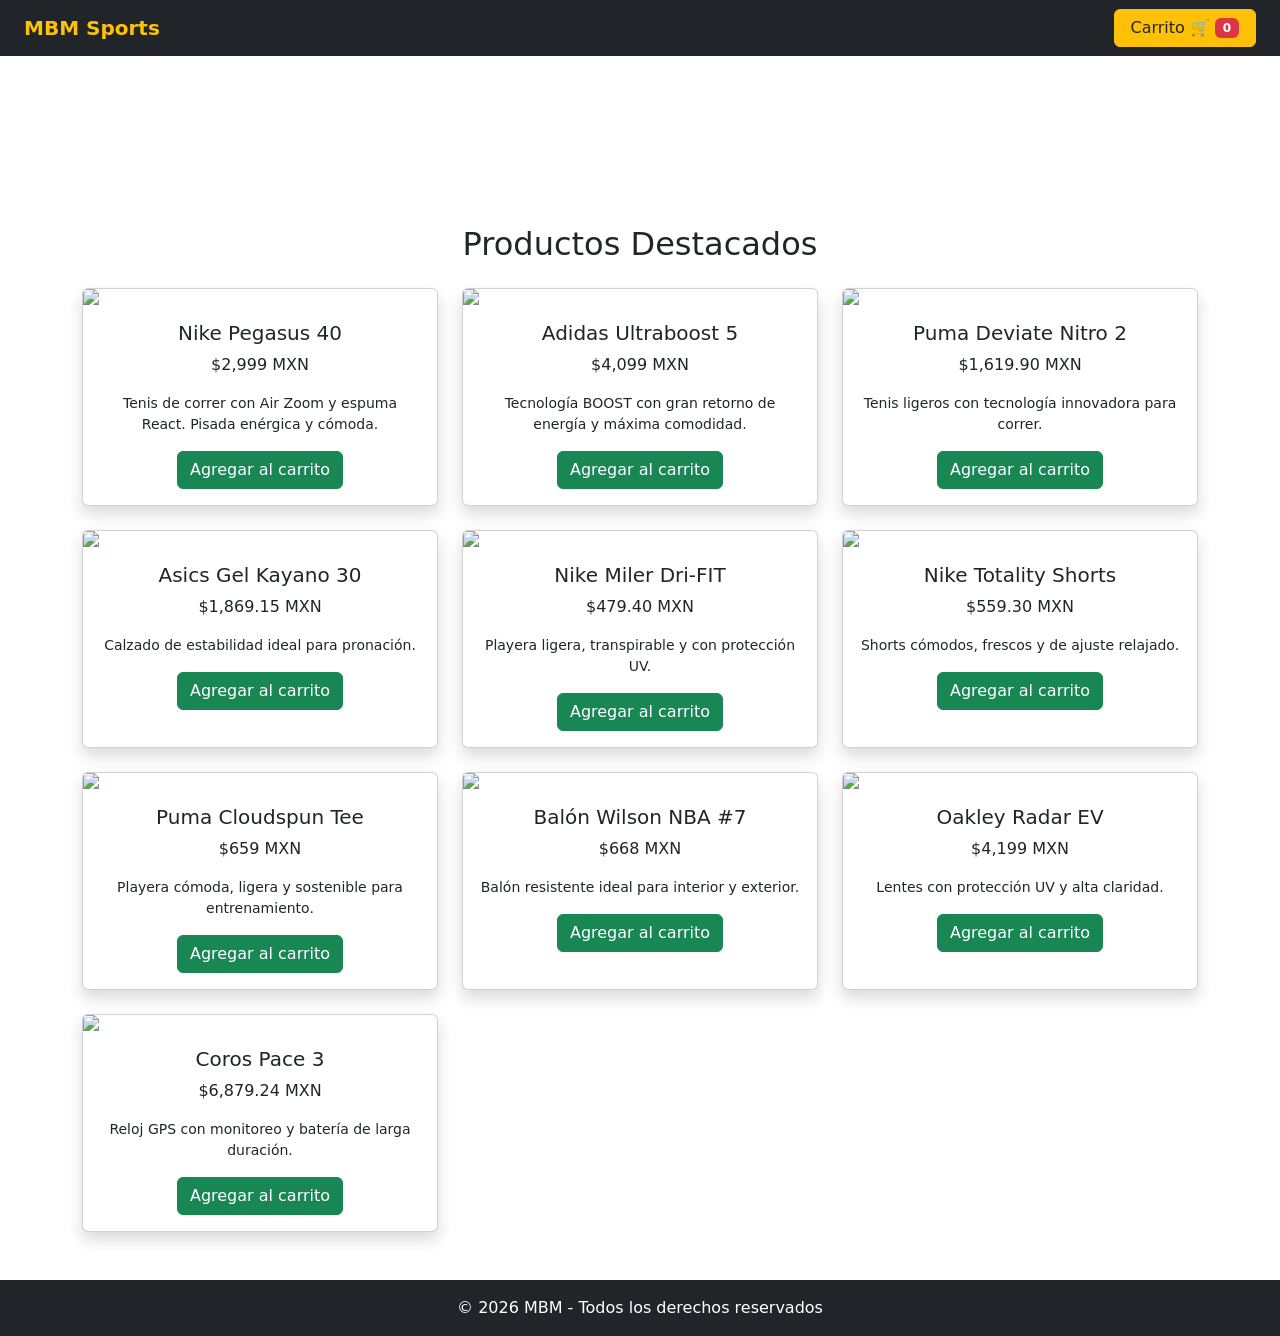
==== index.html @ 8bf943f9 "se agrego el menú lateral del carrito" ====
<!DOCTYPE html>
<html lang="es">
<head>
  <meta charset="UTF-8">
  <meta name="viewport" content="width=device-width, initial-scale=1.0">
  <title>MBM - Tienda deportiva</title>

  <link href="https://cdn.jsdelivr.net/npm/bootstrap@5.3.3/dist/css/bootstrap.min.css" rel="stylesheet">
  <link rel="stylesheet" href="styles/styles.css">
</head>

<body>

<nav class="navbar navbar-expand-lg navbar-dark bg-dark px-4">
  <a class="navbar-brand text-warning fw-bold" href="#">MBM Sports</a>

  <button class="navbar-toggler" data-bs-toggle="collapse" data-bs-target="#menu">
    <span class="navbar-toggler-icon"></span>
  </button>

  <div class="collapse navbar-collapse justify-content-end" id="menu">
    <ul class="navbar-nav">
      <li class="nav-item">
       <button class="btn btn-warning text-dark px-3" type="button" data-bs-toggle="offcanvas" data-bs-target="#carritoMenu">
  Carrito 🛒 <span id="contador-badge" class="badge bg-danger">0</span>
</button>
      </li>
    </ul>
  </div>
</nav>

<section class="hero d-flex align-items-center text-center text-white">
  <div class="container">
    <h1 class="display-4 fw-bold">Entrena y esfuérzate</h1>
    <p class="lead">Los mejores productos para deportes</p>
  </div>
</section>

<section class="container py-5 text-center">
  <h2 class="mb-4">Productos Destacados</h2>

  <div class="row g-4">

    <!-- Producto 1 -->
    <div class="col-md-4">
      <div class="card shadow h-100">
        <img src="/pic/NikePegasus40.jpg" class="card-img-top">
        <div class="card-body">
          <h5 class="card-title">Nike Pegasus 40</h5>
          <p class="card-text">$2,999 MXN</p>
          <p class="small">Tenis de correr con Air Zoom y espuma React. Pisada enérgica y cómoda.</p>
          <button class="btn btn-success btn-agregar" 
        data-nombre="Nike Pegasus 40" 
        data-precio="2999">
  Agregar al carrito
</button>
        </div>
      </div>
    </div>

    <!-- Producto 2 -->
    <div class="col-md-4">
      <div class="card shadow h-100">
        <img src="/pic/AdidasCorrerUltraboost.jpg" class="card-img-top">
        <div class="card-body">
          <h5 class="card-title">Adidas Ultraboost 5</h5>
          <p class="card-text">$4,099 MXN</p>
          <p class="small">Tecnología BOOST con gran retorno de energía y máxima comodidad.</p>
          <button class="btn btn-success btn-agregar" data-nombre="Adidas Ultraboost 5" data-precio="4099">Agregar al carrito</button>
        </div>
      </div>
    </div>

    <!-- Producto 3 -->
    <div class="col-md-4">
      <div class="card shadow h-100">
        <img src="/pic/PumaDeviateNitro.jpg" class="card-img-top">
        <div class="card-body">
          <h5 class="card-title">Puma Deviate Nitro 2</h5>
          <p class="card-text">$1,619.90 MXN</p>
          <p class="small">Tenis ligeros con tecnología innovadora para correr.</p>
          <button class="btn btn-success btn-agregar" data-nombre="Puma Deviate Nitro 2" data-precio="1619.90">Agregar al carrito</button>
        </div>
      </div>
    </div>

    <!-- Producto 4 -->
    <div class="col-md-4">
      <div class="card shadow h-100">
        <img src="/pic/AsicsGel-Kayano30.jpg" class="card-img-top">
        <div class="card-body">
          <h5 class="card-title">Asics Gel Kayano 30</h5>
          <p class="card-text">$1,869.15 MXN</p>
          <p class="small">Calzado de estabilidad ideal para pronación.</p>
          <button class="btn btn-success btn-agregar" data-nombre="Asics Gel Kayano 30" data-precio="1869.15">Agregar al carrito</button>
        </div>
      </div>
    </div>

    <!-- Producto 5 -->
    <div class="col-md-4">
      <div class="card shadow h-100">
        <img src="/pic/NikeMilerPlayera.jpg" class="card-img-top">
        <div class="card-body">
          <h5 class="card-title">Nike Miler Dri-FIT</h5>
          <p class="card-text">$479.40 MXN</p>
          <p class="small">Playera ligera, transpirable y con protección UV.</p>
          <button class="btn btn-success btn-agregar" data-nombre="Nike Miler Dri-FIT" data-precio="479.40">Agregar al carrito</button>
        </div>
      </div>
    </div>

    <!-- Producto 6 -->
    <div class="col-md-4">
      <div class="card shadow h-100">
        <img src="/pic/NikeTotalityShorts.jpg" class="card-img-top">
        <div class="card-body">
          <h5 class="card-title">Nike Totality Shorts</h5>
          <p class="card-text">$559.30 MXN</p>
          <p class="small">Shorts cómodos, frescos y de ajuste relajado.</p>
          <button class="btn btn-success btn-agregar" data-nombre="Nike Totality Shorts" data-precio="559.30">Agregar al carrito</button>
        </div>
      </div>
    </div>

    <!-- Producto 7 -->
    <div class="col-md-4">
      <div class="card shadow h-100">
        <img src="/pic/PlayeraPumaCloudspun.jpg" class="card-img-top">
        <div class="card-body">
          <h5 class="card-title">Puma Cloudspun Tee</h5>
          <p class="card-text">$659 MXN</p>
          <p class="small">Playera cómoda, ligera y sostenible para entrenamiento.</p>
          <button class="btn btn-success btn-agregar" data-nombre="Puma Cloudspun Tee" data-precio="659">Agregar al carrito</button>
        </div>
      </div>
    </div>

    <!-- Producto 8 -->
    <div class="col-md-4">
      <div class="card shadow h-100">
        <img src="/pic/BalónWilsonDrive.jpg" class="card-img-top">
        <div class="card-body">
          <h5 class="card-title">Balón Wilson NBA #7</h5>
          <p class="card-text">$668 MXN</p>
          <p class="small">Balón resistente ideal para interior y exterior.</p>
          <button class="btn btn-success btn-agregar" data-nombre="Balón Wilson NBA #7" data-precio="668">Agregar al carrito</button>
        </div>
      </div>
    </div>

    <!-- Producto 9 -->
    <div class="col-md-4">
      <div class="card shadow h-100">
        <img src="/pic/Lentes.jpg" class="card-img-top">
        <div class="card-body">
          <h5 class="card-title">Oakley Radar EV</h5>
          <p class="card-text">$4,199 MXN</p>
          <p class="small">Lentes con protección UV y alta claridad.</p>
          <button class="btn btn-success btn-agregar" data-nombre="Oakley Radar EV" data-precio="4199">Agregar al carrito</button>
        </div>
      </div>
    </div>

    <!-- Producto 10 -->
    <div class="col-md-4">
      <div class="card shadow h-100">
        <img src="/pic/CorosPace3.jpg" class="card-img-top">
        <div class="card-body">
          <h5 class="card-title">Coros Pace 3</h5>
          <p class="card-text">$6,879.24 MXN</p>
          <p class="small">Reloj GPS con monitoreo y batería de larga duración.</p>
          <button class="btn btn-success btn-agregar" data-nombre="Coros Pace 3" data-precio="6879.24">Agregar al carrito</button>
        </div>
      </div>
    </div>

  </div>
</section>


<footer class="bg-dark text-white text-center py-3">
  <p class="mb-0">© 2026 MBM - Todos los derechos reservados</p>
</footer>

<!--Carrito - Menú Lateral-->

<div class="offcanvas offcanvas-end" tabindex="-1" id="carritoMenu" aria-labelledby="carritoLabel">
  <div class="offcanvas-header bg-dark text-white">
    <h5 id="carritoLabel">Tu Pedido MBM</h5>
    <button type="button" class="btn-close btn-close-white" data-bs-dismiss="offcanvas" aria-label="Close"></button>
  </div>
  <div class="offcanvas-body">
    <ul id="lista-carrito" class="list-group mb-3">
      <li class="list-group-item text-center text-muted">El carrito está vacío</li>
    </ul>
    
    <div class="d-flex justify-content-between fw-bold fs-5 border-top pt-3">
      <span>Total:</span>
      <span id="carrito-total">$0.00</span>
    </div>
    
    <button class="btn btn-warning w-100 mt-4 fw-bold shadow-sm">Finalizar Compra</button>
  </div>
</div>

<script src="./js/script.js"></script>

<script src="https://cdn.jsdelivr.net/npm/bootstrap@5.3.3/dist/js/bootstrap.bundle.min.js"></script>

</body>
</html>
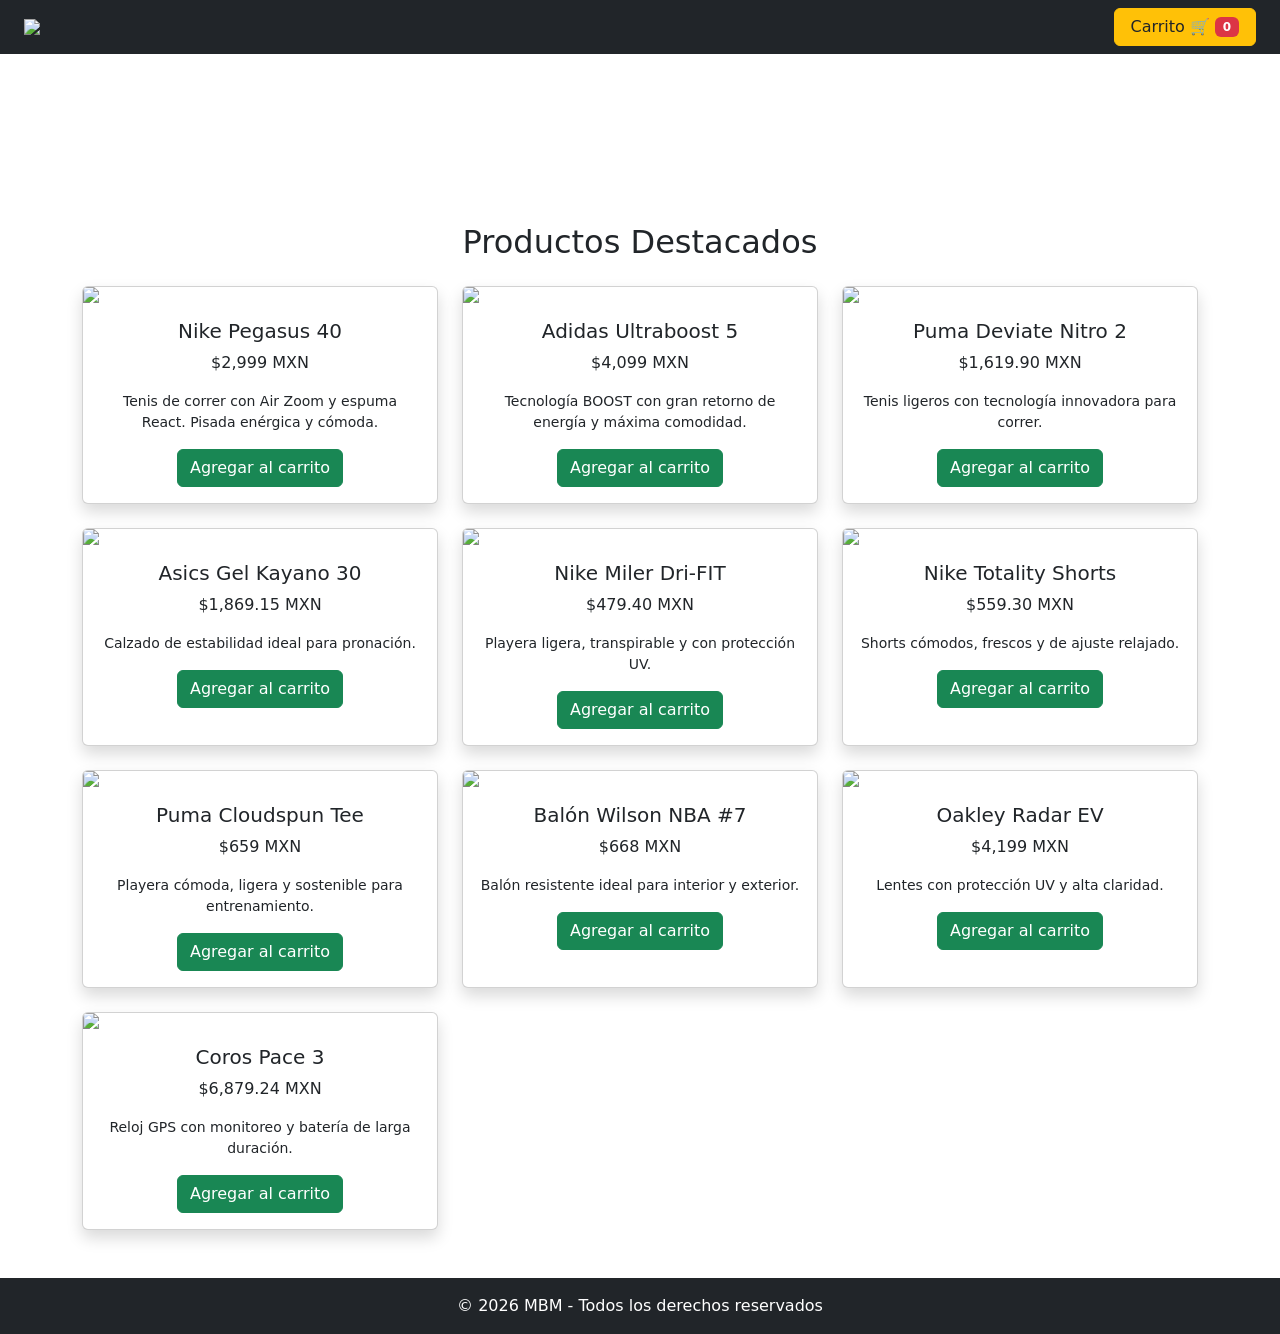
==== commit 01357a5a: "Localstorage Carrito lateral" ====
--- a/index.html
+++ b/index.html
@@ -12,7 +12,7 @@
 <body>
 
 <nav class="navbar navbar-expand-lg navbar-dark bg-dark px-4">
-  <a class="navbar-brand text-warning fw-bold" href="#">MBM Sports</a>
+  <img src="/img/MBM Logo.png" id="logo">
 
   <button class="navbar-toggler" data-bs-toggle="collapse" data-bs-target="#menu">
     <span class="navbar-toggler-icon"></span>
@@ -209,4 +209,4 @@
 <script src="https://cdn.jsdelivr.net/npm/bootstrap@5.3.3/dist/js/bootstrap.bundle.min.js"></script>
 
 </body>
-</html>
+</html>
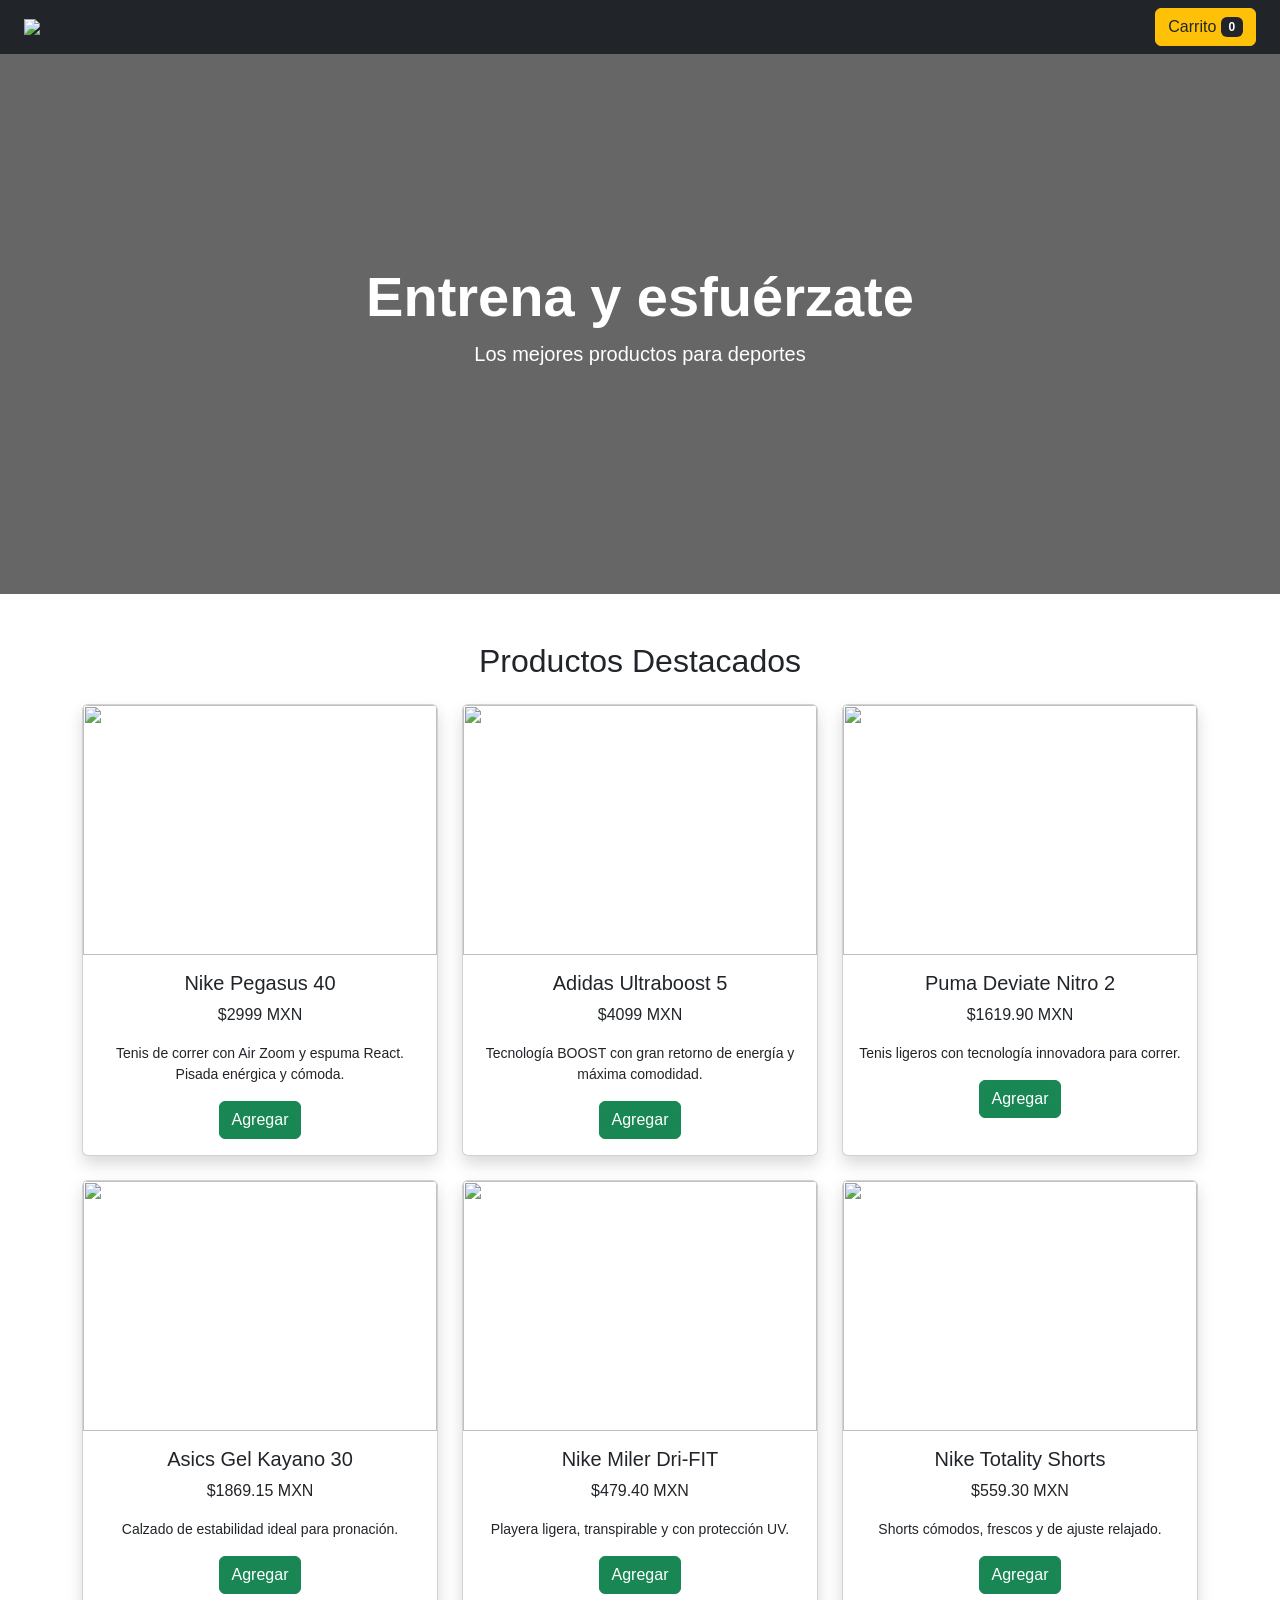
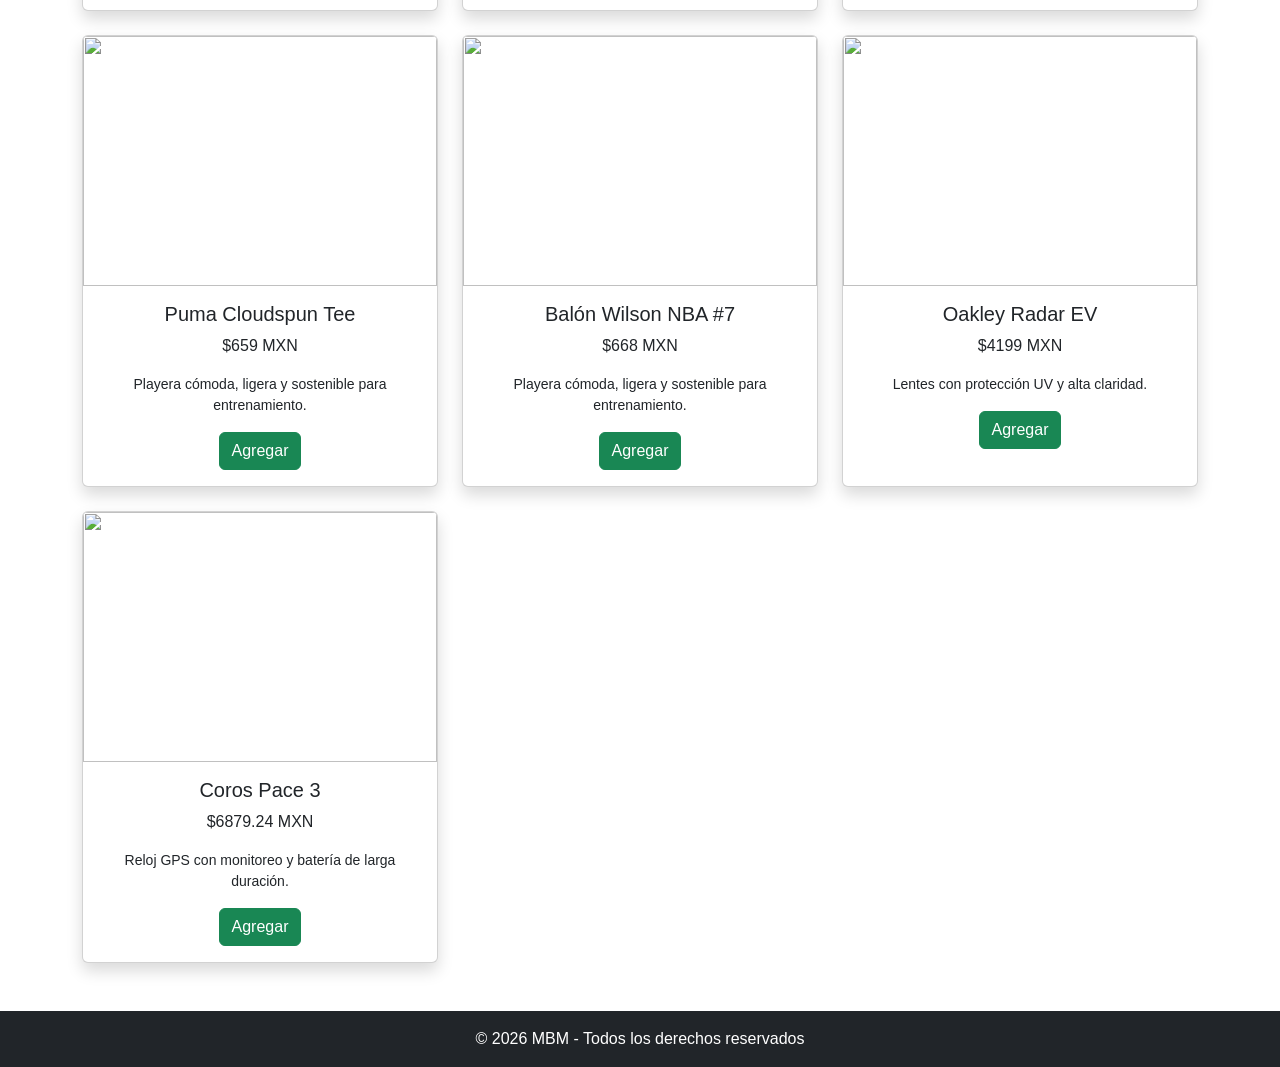
==== commit 51b391e0: "<feat>(Proyecto):Agrego nuevas caracteristicas y documentos" ====
--- a/index.html
+++ b/index.html
@@ -11,23 +11,17 @@
 
 <body>
 
+
 <nav class="navbar navbar-expand-lg navbar-dark bg-dark px-4">
   <img src="/img/MBM Logo.png" id="logo">
 
-  <button class="navbar-toggler" data-bs-toggle="collapse" data-bs-target="#menu">
-    <span class="navbar-toggler-icon"></span>
-  </button>
-
-  <div class="collapse navbar-collapse justify-content-end" id="menu">
-    <ul class="navbar-nav">
-      <li class="nav-item">
-       <button class="btn btn-warning text-dark px-3" type="button" data-bs-toggle="offcanvas" data-bs-target="#carritoMenu">
-  Carrito 🛒 <span id="contador-badge" class="badge bg-danger">0</span>
-</button>
-      </li>
-    </ul>
+  <div class="ms-auto">
+    <a class="btn btn-warning text-dark" href="carrito.html">
+      Carrito <span id="contador" class="badge bg-dark">0</span>
+    </a>
   </div>
 </nav>
+
 
 <section class="hero d-flex align-items-center text-center text-white">
   <div class="container">
@@ -36,141 +30,138 @@
   </div>
 </section>
 
+
 <section class="container py-5 text-center">
   <h2 class="mb-4">Productos Destacados</h2>
 
   <div class="row g-4">
 
-    <!-- Producto 1 -->
+
     <div class="col-md-4">
       <div class="card shadow h-100">
         <img src="/pic/NikePegasus40.jpg" class="card-img-top">
         <div class="card-body">
-          <h5 class="card-title">Nike Pegasus 40</h5>
-          <p class="card-text">$2,999 MXN</p>
+          <h5>Nike Pegasus 40</h5>
+          <p>$2999 MXN</p>
           <p class="small">Tenis de correr con Air Zoom y espuma React. Pisada enérgica y cómoda.</p>
-          <button class="btn btn-success btn-agregar" 
-        data-nombre="Nike Pegasus 40" 
-        data-precio="2999">
-  Agregar al carrito
-</button>
+          <button class="btn btn-success agregar-carrito" data-nombre="Nike Pegasus 40" data-precio="2999">Agregar</button>
         </div>
       </div>
     </div>
 
-    <!-- Producto 2 -->
+    
     <div class="col-md-4">
       <div class="card shadow h-100">
         <img src="/pic/AdidasCorrerUltraboost.jpg" class="card-img-top">
         <div class="card-body">
-          <h5 class="card-title">Adidas Ultraboost 5</h5>
-          <p class="card-text">$4,099 MXN</p>
+          <h5>Adidas Ultraboost 5</h5>
+          <p>$4099 MXN</p>
           <p class="small">Tecnología BOOST con gran retorno de energía y máxima comodidad.</p>
-          <button class="btn btn-success btn-agregar" data-nombre="Adidas Ultraboost 5" data-precio="4099">Agregar al carrito</button>
+          <button class="btn btn-success agregar-carrito" data-nombre="Adidas Ultraboost 5" data-precio="4099">Agregar</button>
         </div>
       </div>
     </div>
 
-    <!-- Producto 3 -->
+    
     <div class="col-md-4">
       <div class="card shadow h-100">
         <img src="/pic/PumaDeviateNitro.jpg" class="card-img-top">
         <div class="card-body">
-          <h5 class="card-title">Puma Deviate Nitro 2</h5>
-          <p class="card-text">$1,619.90 MXN</p>
+          <h5>Puma Deviate Nitro 2</h5>
+          <p>$1619.90 MXN</p>
           <p class="small">Tenis ligeros con tecnología innovadora para correr.</p>
-          <button class="btn btn-success btn-agregar" data-nombre="Puma Deviate Nitro 2" data-precio="1619.90">Agregar al carrito</button>
+          <button class="btn btn-success agregar-carrito" data-nombre="Puma Deviate Nitro 2" data-precio="1619.90">Agregar</button>
         </div>
       </div>
     </div>
 
-    <!-- Producto 4 -->
+  
     <div class="col-md-4">
       <div class="card shadow h-100">
         <img src="/pic/AsicsGel-Kayano30.jpg" class="card-img-top">
         <div class="card-body">
-          <h5 class="card-title">Asics Gel Kayano 30</h5>
-          <p class="card-text">$1,869.15 MXN</p>
+          <h5>Asics Gel Kayano 30</h5>
+          <p>$1869.15 MXN</p>
           <p class="small">Calzado de estabilidad ideal para pronación.</p>
-          <button class="btn btn-success btn-agregar" data-nombre="Asics Gel Kayano 30" data-precio="1869.15">Agregar al carrito</button>
+          <button class="btn btn-success agregar-carrito" data-nombre="Asics Gel Kayano 30" data-precio="1869.15">Agregar</button>
         </div>
       </div>
     </div>
 
-    <!-- Producto 5 -->
+
     <div class="col-md-4">
       <div class="card shadow h-100">
         <img src="/pic/NikeMilerPlayera.jpg" class="card-img-top">
         <div class="card-body">
-          <h5 class="card-title">Nike Miler Dri-FIT</h5>
-          <p class="card-text">$479.40 MXN</p>
+          <h5>Nike Miler Dri-FIT</h5>
+          <p>$479.40 MXN</p>
           <p class="small">Playera ligera, transpirable y con protección UV.</p>
-          <button class="btn btn-success btn-agregar" data-nombre="Nike Miler Dri-FIT" data-precio="479.40">Agregar al carrito</button>
+          <button class="btn btn-success agregar-carrito" data-nombre="Nike Miler Dri-FIT" data-precio="479.40">Agregar</button>
         </div>
       </div>
     </div>
 
-    <!-- Producto 6 -->
+    
     <div class="col-md-4">
       <div class="card shadow h-100">
         <img src="/pic/NikeTotalityShorts.jpg" class="card-img-top">
         <div class="card-body">
-          <h5 class="card-title">Nike Totality Shorts</h5>
-          <p class="card-text">$559.30 MXN</p>
-          <p class="small">Shorts cómodos, frescos y de ajuste relajado.</p>
-          <button class="btn btn-success btn-agregar" data-nombre="Nike Totality Shorts" data-precio="559.30">Agregar al carrito</button>
+          <h5>Nike Totality Shorts</h5>
+          <p>$559.30 MXN</p>
+           <p class="small">Shorts cómodos, frescos y de ajuste relajado.</p>
+          <button class="btn btn-success agregar-carrito" data-nombre="Nike Totality Shorts" data-precio="559.30">Agregar</button>
         </div>
       </div>
     </div>
 
-    <!-- Producto 7 -->
+    
     <div class="col-md-4">
       <div class="card shadow h-100">
         <img src="/pic/PlayeraPumaCloudspun.jpg" class="card-img-top">
         <div class="card-body">
-          <h5 class="card-title">Puma Cloudspun Tee</h5>
-          <p class="card-text">$659 MXN</p>
-          <p class="small">Playera cómoda, ligera y sostenible para entrenamiento.</p>
-          <button class="btn btn-success btn-agregar" data-nombre="Puma Cloudspun Tee" data-precio="659">Agregar al carrito</button>
+          <h5>Puma Cloudspun Tee</h5>
+          <p>$659 MXN</p>
+           <p class="small">Playera cómoda, ligera y sostenible para entrenamiento.</p>
+          <button class="btn btn-success agregar-carrito" data-nombre="Puma Cloudspun Tee" data-precio="659">Agregar</button>
         </div>
       </div>
     </div>
 
-    <!-- Producto 8 -->
+    
     <div class="col-md-4">
       <div class="card shadow h-100">
         <img src="/pic/BalónWilsonDrive.jpg" class="card-img-top">
         <div class="card-body">
-          <h5 class="card-title">Balón Wilson NBA #7</h5>
-          <p class="card-text">$668 MXN</p>
-          <p class="small">Balón resistente ideal para interior y exterior.</p>
-          <button class="btn btn-success btn-agregar" data-nombre="Balón Wilson NBA #7" data-precio="668">Agregar al carrito</button>
+          <h5>Balón Wilson NBA #7</h5>
+          <p>$668 MXN</p>
+           <p class="small">Playera cómoda, ligera y sostenible para entrenamiento.</p>
+          <button class="btn btn-success agregar-carrito" data-nombre="Balón Wilson NBA #7" data-precio="668">Agregar</button>
         </div>
       </div>
     </div>
 
-    <!-- Producto 9 -->
+    
     <div class="col-md-4">
       <div class="card shadow h-100">
         <img src="/pic/Lentes.jpg" class="card-img-top">
         <div class="card-body">
-          <h5 class="card-title">Oakley Radar EV</h5>
-          <p class="card-text">$4,199 MXN</p>
+          <h5>Oakley Radar EV</h5>
+          <p>$4199 MXN</p>
           <p class="small">Lentes con protección UV y alta claridad.</p>
-          <button class="btn btn-success btn-agregar" data-nombre="Oakley Radar EV" data-precio="4199">Agregar al carrito</button>
+          <button class="btn btn-success agregar-carrito" data-nombre="Oakley Radar EV" data-precio="4199">Agregar</button>
         </div>
       </div>
     </div>
 
-    <!-- Producto 10 -->
+    
     <div class="col-md-4">
       <div class="card shadow h-100">
         <img src="/pic/CorosPace3.jpg" class="card-img-top">
         <div class="card-body">
-          <h5 class="card-title">Coros Pace 3</h5>
-          <p class="card-text">$6,879.24 MXN</p>
-          <p class="small">Reloj GPS con monitoreo y batería de larga duración.</p>
-          <button class="btn btn-success btn-agregar" data-nombre="Coros Pace 3" data-precio="6879.24">Agregar al carrito</button>
+          <h5>Coros Pace 3</h5>
+          <p>$6879.24 MXN</p>
+            <p class="small">Reloj GPS con monitoreo y batería de larga duración.</p>
+          <button class="btn btn-success agregar-carrito" data-nombre="Coros Pace 3" data-precio="6879.24">Agregar</button>
         </div>
       </div>
     </div>
@@ -178,35 +169,12 @@
   </div>
 </section>
 
-
+<!-- FOOTER -->
 <footer class="bg-dark text-white text-center py-3">
   <p class="mb-0">© 2026 MBM - Todos los derechos reservados</p>
 </footer>
 
-<!--Carrito - Menú Lateral-->
-
-<div class="offcanvas offcanvas-end" tabindex="-1" id="carritoMenu" aria-labelledby="carritoLabel">
-  <div class="offcanvas-header bg-dark text-white">
-    <h5 id="carritoLabel">Tu Pedido MBM</h5>
-    <button type="button" class="btn-close btn-close-white" data-bs-dismiss="offcanvas" aria-label="Close"></button>
-  </div>
-  <div class="offcanvas-body">
-    <ul id="lista-carrito" class="list-group mb-3">
-      <li class="list-group-item text-center text-muted">El carrito está vacío</li>
-    </ul>
-    
-    <div class="d-flex justify-content-between fw-bold fs-5 border-top pt-3">
-      <span>Total:</span>
-      <span id="carrito-total">$0.00</span>
-    </div>
-    
-    <button class="btn btn-warning w-100 mt-4 fw-bold shadow-sm">Finalizar Compra</button>
-  </div>
-</div>
-
-<script src="./js/script.js"></script>
-
-<script src="https://cdn.jsdelivr.net/npm/bootstrap@5.3.3/dist/js/bootstrap.bundle.min.js"></script>
+<script src="js/script.js"></script>
 
 </body>
-</html>+</html>
--- a/styles/styles.css
+++ b/styles/styles.css
@@ -0,0 +1,54 @@
+body {
+  font-family: Arial, sans-serif;
+}
+
+/* HERO */
+.hero {
+  min-height: 60vh;
+  background: linear-gradient(rgba(0,0,0,0.6), rgba(0,0,0,0.6)),
+              url('https://images.unsplash.com/photo-1517836357463-d25dfeac3438');
+  background-size: cover;
+  background-position: center;
+}
+
+/* LOGO */
+#logo {
+  width: 120px;
+}
+
+/* TARJETAS */
+.card {
+  transition: transform 0.3s ease, box-shadow 0.3s ease;
+}
+
+.card:hover {
+  transform: translateY(-10px) scale(1.03);
+  box-shadow: 0 10px 25px rgba(0,0,0,0.3);
+}
+
+/* IMÁGENES */
+.card img {
+  height: 250px;
+  object-fit: cover;
+}
+
+/* BOTONES */
+.btn-success {
+  transition: transform 0.2s ease, background 0.3s;
+}
+
+.btn-success:hover {
+  transform: scale(1.1);
+  background: #28a745cc;
+}
+
+/* ANIMACIÓN AL AGREGAR */
+@keyframes pop {
+  0% { transform: scale(1); }
+  50% { transform: scale(1.4); }
+  100% { transform: scale(1); }
+}
+
+.pop {
+  animation: pop 0.3s ease;
+}
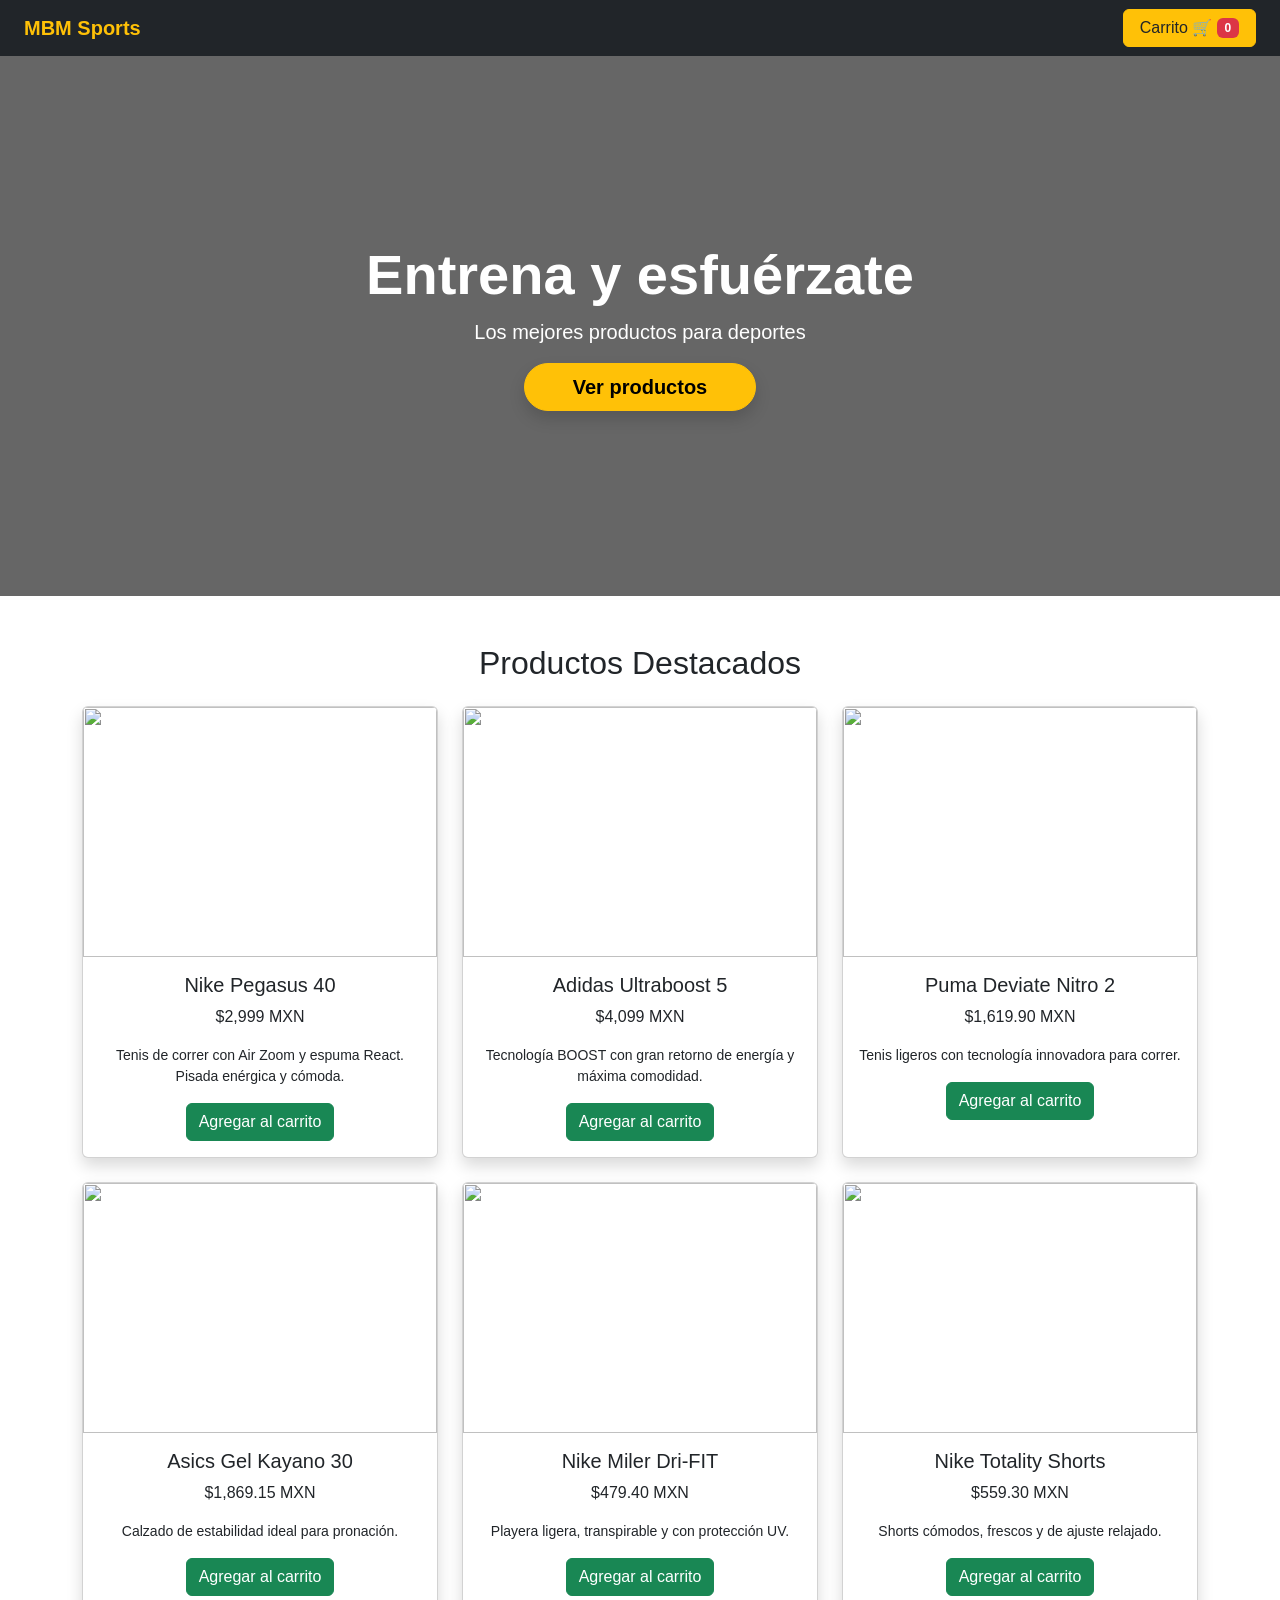
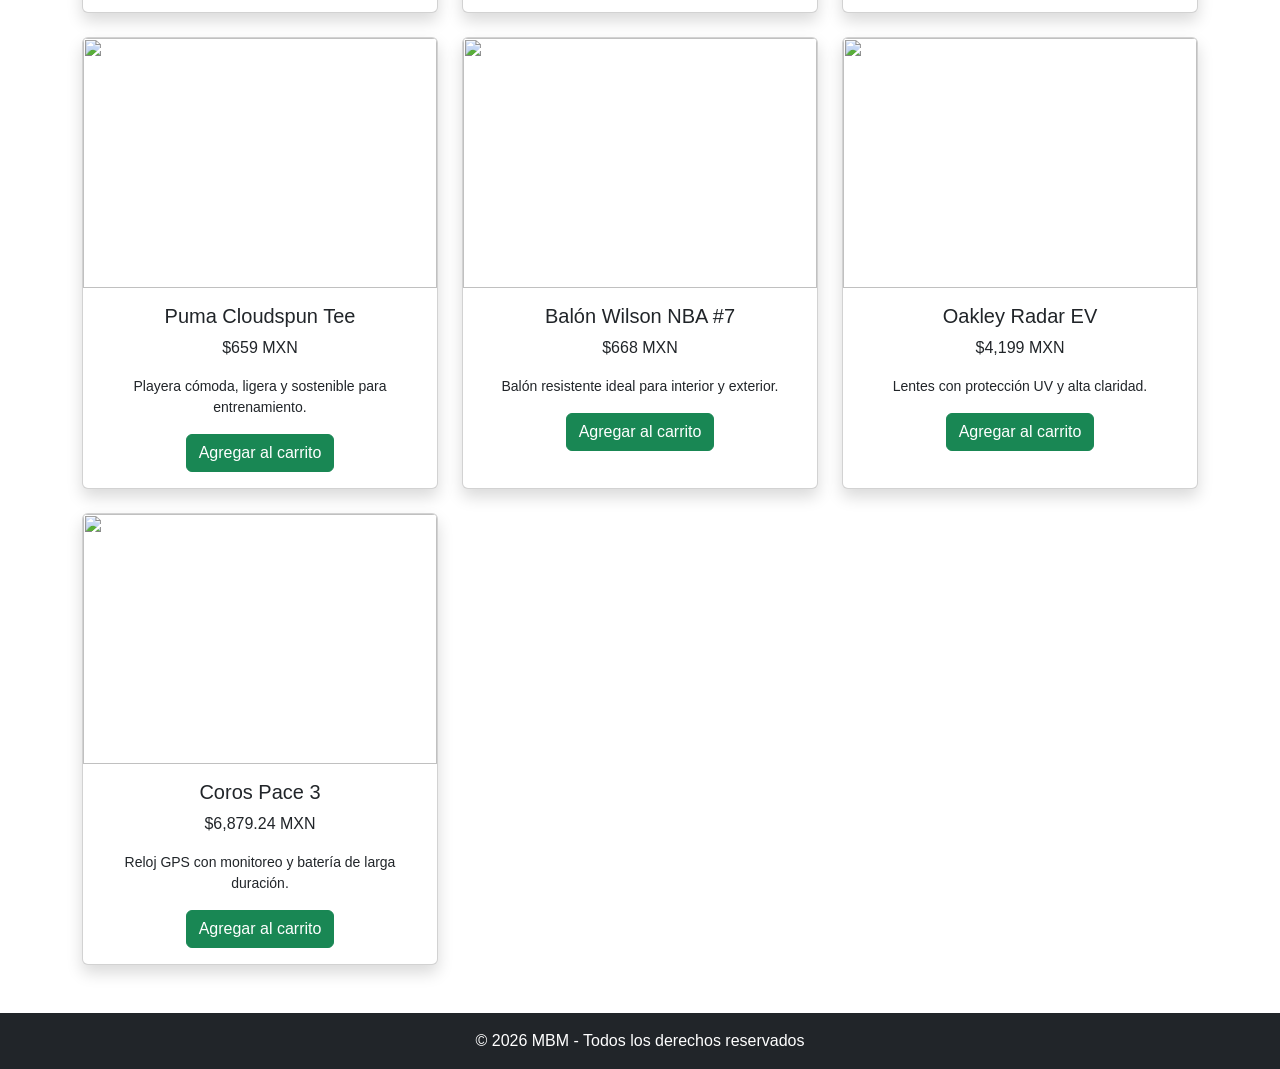
==== commit 7b83ce68: "se agrego el scticky y el boton con el scroll" ====
--- a/index.html
+++ b/index.html
@@ -10,158 +10,172 @@
 </head>
 
 <body>
-
-
-<nav class="navbar navbar-expand-lg navbar-dark bg-dark px-4">
-  <img src="/img/MBM Logo.png" id="logo">
-
-  <div class="ms-auto">
-    <a class="btn btn-warning text-dark" href="carrito.html">
-      Carrito <span id="contador" class="badge bg-dark">0</span>
-    </a>
+<header class="header">
+  <nav class="navbar navbar-expand-lg navbar-dark bg-dark px-4">
+  <a class="navbar-brand text-warning fw-bold" href="#">MBM Sports</a>
+
+  <button class="navbar-toggler" data-bs-toggle="collapse" data-bs-target="#menu">
+    <span class="navbar-toggler-icon"></span>
+  </button>
+
+  <div class="collapse navbar-collapse justify-content-end" id="menu">
+    <ul class="navbar-nav">
+      <li class="nav-item">
+       <button class="btn btn-warning text-dark px-3" type="button" data-bs-toggle="offcanvas" data-bs-target="#carritoMenu">
+  Carrito 🛒 <span id="contador-badge" class="badge bg-danger">0</span>
+</button>
+      </li>
+    </ul>
   </div>
 </nav>
-
-
-<section class="hero d-flex align-items-center text-center text-white">
+</header>
+
+
+<section class="hero d-flex align-items-center text-center text-white productos">
   <div class="container">
     <h1 class="display-4 fw-bold">Entrena y esfuérzate</h1>
     <p class="lead">Los mejores productos para deportes</p>
+    <button id="boton-ver-mas" class="btn btn-warning btn-lg px-5 fw-bold shadow rounded-pill">
+  Ver productos
+</button>
   </div>
 </section>
 
-
-<section class="container py-5 text-center">
+<section class="container py-5 text-center ver-productos">
   <h2 class="mb-4">Productos Destacados</h2>
 
   <div class="row g-4">
 
-
+    <!-- Producto 1 -->
     <div class="col-md-4">
       <div class="card shadow h-100">
         <img src="/pic/NikePegasus40.jpg" class="card-img-top">
         <div class="card-body">
-          <h5>Nike Pegasus 40</h5>
-          <p>$2999 MXN</p>
+          <h5 class="card-title">Nike Pegasus 40</h5>
+          <p class="card-text">$2,999 MXN</p>
           <p class="small">Tenis de correr con Air Zoom y espuma React. Pisada enérgica y cómoda.</p>
-          <button class="btn btn-success agregar-carrito" data-nombre="Nike Pegasus 40" data-precio="2999">Agregar</button>
-        </div>
-      </div>
-    </div>
-
-    
+          <button class="btn btn-success btn-agregar" 
+        data-nombre="Nike Pegasus 40" 
+        data-precio="2999">
+  Agregar al carrito
+</button>
+        </div>
+      </div>
+    </div>
+
+    <!-- Producto 2 -->
     <div class="col-md-4">
       <div class="card shadow h-100">
         <img src="/pic/AdidasCorrerUltraboost.jpg" class="card-img-top">
         <div class="card-body">
-          <h5>Adidas Ultraboost 5</h5>
-          <p>$4099 MXN</p>
+          <h5 class="card-title">Adidas Ultraboost 5</h5>
+          <p class="card-text">$4,099 MXN</p>
           <p class="small">Tecnología BOOST con gran retorno de energía y máxima comodidad.</p>
-          <button class="btn btn-success agregar-carrito" data-nombre="Adidas Ultraboost 5" data-precio="4099">Agregar</button>
-        </div>
-      </div>
-    </div>
-
-    
+          <button class="btn btn-success btn-agregar" data-nombre="Adidas Ultraboost 5" data-precio="4099">Agregar al carrito</button>
+        </div>
+      </div>
+    </div>
+
+    <!-- Producto 3 -->
     <div class="col-md-4">
       <div class="card shadow h-100">
         <img src="/pic/PumaDeviateNitro.jpg" class="card-img-top">
         <div class="card-body">
-          <h5>Puma Deviate Nitro 2</h5>
-          <p>$1619.90 MXN</p>
+          <h5 class="card-title">Puma Deviate Nitro 2</h5>
+          <p class="card-text">$1,619.90 MXN</p>
           <p class="small">Tenis ligeros con tecnología innovadora para correr.</p>
-          <button class="btn btn-success agregar-carrito" data-nombre="Puma Deviate Nitro 2" data-precio="1619.90">Agregar</button>
-        </div>
-      </div>
-    </div>
-
-  
+          <button class="btn btn-success btn-agregar" data-nombre="Puma Deviate Nitro 2" data-precio="1619.90">Agregar al carrito</button>
+        </div>
+      </div>
+    </div>
+
+    <!-- Producto 4 -->
     <div class="col-md-4">
       <div class="card shadow h-100">
         <img src="/pic/AsicsGel-Kayano30.jpg" class="card-img-top">
         <div class="card-body">
-          <h5>Asics Gel Kayano 30</h5>
-          <p>$1869.15 MXN</p>
+          <h5 class="card-title">Asics Gel Kayano 30</h5>
+          <p class="card-text">$1,869.15 MXN</p>
           <p class="small">Calzado de estabilidad ideal para pronación.</p>
-          <button class="btn btn-success agregar-carrito" data-nombre="Asics Gel Kayano 30" data-precio="1869.15">Agregar</button>
-        </div>
-      </div>
-    </div>
-
-
+          <button class="btn btn-success btn-agregar" data-nombre="Asics Gel Kayano 30" data-precio="1869.15">Agregar al carrito</button>
+        </div>
+      </div>
+    </div>
+
+    <!-- Producto 5 -->
     <div class="col-md-4">
       <div class="card shadow h-100">
         <img src="/pic/NikeMilerPlayera.jpg" class="card-img-top">
         <div class="card-body">
-          <h5>Nike Miler Dri-FIT</h5>
-          <p>$479.40 MXN</p>
+          <h5 class="card-title">Nike Miler Dri-FIT</h5>
+          <p class="card-text">$479.40 MXN</p>
           <p class="small">Playera ligera, transpirable y con protección UV.</p>
-          <button class="btn btn-success agregar-carrito" data-nombre="Nike Miler Dri-FIT" data-precio="479.40">Agregar</button>
-        </div>
-      </div>
-    </div>
-
-    
+          <button class="btn btn-success btn-agregar" data-nombre="Nike Miler Dri-FIT" data-precio="479.40">Agregar al carrito</button>
+        </div>
+      </div>
+    </div>
+
+    <!-- Producto 6 -->
     <div class="col-md-4">
       <div class="card shadow h-100">
         <img src="/pic/NikeTotalityShorts.jpg" class="card-img-top">
         <div class="card-body">
-          <h5>Nike Totality Shorts</h5>
-          <p>$559.30 MXN</p>
-           <p class="small">Shorts cómodos, frescos y de ajuste relajado.</p>
-          <button class="btn btn-success agregar-carrito" data-nombre="Nike Totality Shorts" data-precio="559.30">Agregar</button>
-        </div>
-      </div>
-    </div>
-
-    
+          <h5 class="card-title">Nike Totality Shorts</h5>
+          <p class="card-text">$559.30 MXN</p>
+          <p class="small">Shorts cómodos, frescos y de ajuste relajado.</p>
+          <button class="btn btn-success btn-agregar" data-nombre="Nike Totality Shorts" data-precio="559.30">Agregar al carrito</button>
+        </div>
+      </div>
+    </div>
+
+    <!-- Producto 7 -->
     <div class="col-md-4">
       <div class="card shadow h-100">
         <img src="/pic/PlayeraPumaCloudspun.jpg" class="card-img-top">
         <div class="card-body">
-          <h5>Puma Cloudspun Tee</h5>
-          <p>$659 MXN</p>
-           <p class="small">Playera cómoda, ligera y sostenible para entrenamiento.</p>
-          <button class="btn btn-success agregar-carrito" data-nombre="Puma Cloudspun Tee" data-precio="659">Agregar</button>
-        </div>
-      </div>
-    </div>
-
-    
+          <h5 class="card-title">Puma Cloudspun Tee</h5>
+          <p class="card-text">$659 MXN</p>
+          <p class="small">Playera cómoda, ligera y sostenible para entrenamiento.</p>
+          <button class="btn btn-success btn-agregar" data-nombre="Puma Cloudspun Tee" data-precio="659">Agregar al carrito</button>
+        </div>
+      </div>
+    </div>
+
+    <!-- Producto 8 -->
     <div class="col-md-4">
       <div class="card shadow h-100">
         <img src="/pic/BalónWilsonDrive.jpg" class="card-img-top">
         <div class="card-body">
-          <h5>Balón Wilson NBA #7</h5>
-          <p>$668 MXN</p>
-           <p class="small">Playera cómoda, ligera y sostenible para entrenamiento.</p>
-          <button class="btn btn-success agregar-carrito" data-nombre="Balón Wilson NBA #7" data-precio="668">Agregar</button>
-        </div>
-      </div>
-    </div>
-
-    
+          <h5 class="card-title">Balón Wilson NBA #7</h5>
+          <p class="card-text">$668 MXN</p>
+          <p class="small">Balón resistente ideal para interior y exterior.</p>
+          <button class="btn btn-success btn-agregar" data-nombre="Balón Wilson NBA #7" data-precio="668">Agregar al carrito</button>
+        </div>
+      </div>
+    </div>
+
+    <!-- Producto 9 -->
     <div class="col-md-4">
       <div class="card shadow h-100">
         <img src="/pic/Lentes.jpg" class="card-img-top">
         <div class="card-body">
-          <h5>Oakley Radar EV</h5>
-          <p>$4199 MXN</p>
+          <h5 class="card-title">Oakley Radar EV</h5>
+          <p class="card-text">$4,199 MXN</p>
           <p class="small">Lentes con protección UV y alta claridad.</p>
-          <button class="btn btn-success agregar-carrito" data-nombre="Oakley Radar EV" data-precio="4199">Agregar</button>
-        </div>
-      </div>
-    </div>
-
-    
+          <button class="btn btn-success btn-agregar" data-nombre="Oakley Radar EV" data-precio="4199">Agregar al carrito</button>
+        </div>
+      </div>
+    </div>
+
+    <!-- Producto 10 -->
     <div class="col-md-4">
       <div class="card shadow h-100">
         <img src="/pic/CorosPace3.jpg" class="card-img-top">
         <div class="card-body">
-          <h5>Coros Pace 3</h5>
-          <p>$6879.24 MXN</p>
-            <p class="small">Reloj GPS con monitoreo y batería de larga duración.</p>
-          <button class="btn btn-success agregar-carrito" data-nombre="Coros Pace 3" data-precio="6879.24">Agregar</button>
+          <h5 class="card-title">Coros Pace 3</h5>
+          <p class="card-text">$6,879.24 MXN</p>
+          <p class="small">Reloj GPS con monitoreo y batería de larga duración.</p>
+          <button class="btn btn-success btn-agregar" data-nombre="Coros Pace 3" data-precio="6879.24">Agregar al carrito</button>
         </div>
       </div>
     </div>
@@ -169,12 +183,35 @@
   </div>
 </section>
 
-<!-- FOOTER -->
+
 <footer class="bg-dark text-white text-center py-3">
   <p class="mb-0">© 2026 MBM - Todos los derechos reservados</p>
 </footer>
 
-<script src="js/script.js"></script>
+<!--Carrito - Menú Lateral-->
+
+<div class="offcanvas offcanvas-end" tabindex="-1" id="carritoMenu" aria-labelledby="carritoLabel">
+  <div class="offcanvas-header bg-dark text-white">
+    <h5 id="carritoLabel">Tu Pedido MBM</h5>
+    <button type="button" class="btn-close btn-close-white" data-bs-dismiss="offcanvas" aria-label="Close"></button>
+  </div>
+  <div class="offcanvas-body">
+    <ul id="lista-carrito" class="list-group mb-3">
+      <li class="list-group-item text-center text-muted">El carrito está vacío</li>
+    </ul>
+    
+    <div class="d-flex justify-content-between fw-bold fs-5 border-top pt-3">
+      <span>Total:</span>
+      <span id="carrito-total">$0.00</span>
+    </div>
+    
+    <button class="btn btn-warning w-100 mt-4 fw-bold shadow-sm">Finalizar Compra</button>
+  </div>
+</div>
+
+<script src="./js/script.js"></script>
+
+<script src="https://cdn.jsdelivr.net/npm/bootstrap@5.3.3/dist/js/bootstrap.bundle.min.js"></script>
 
 </body>
 </html>
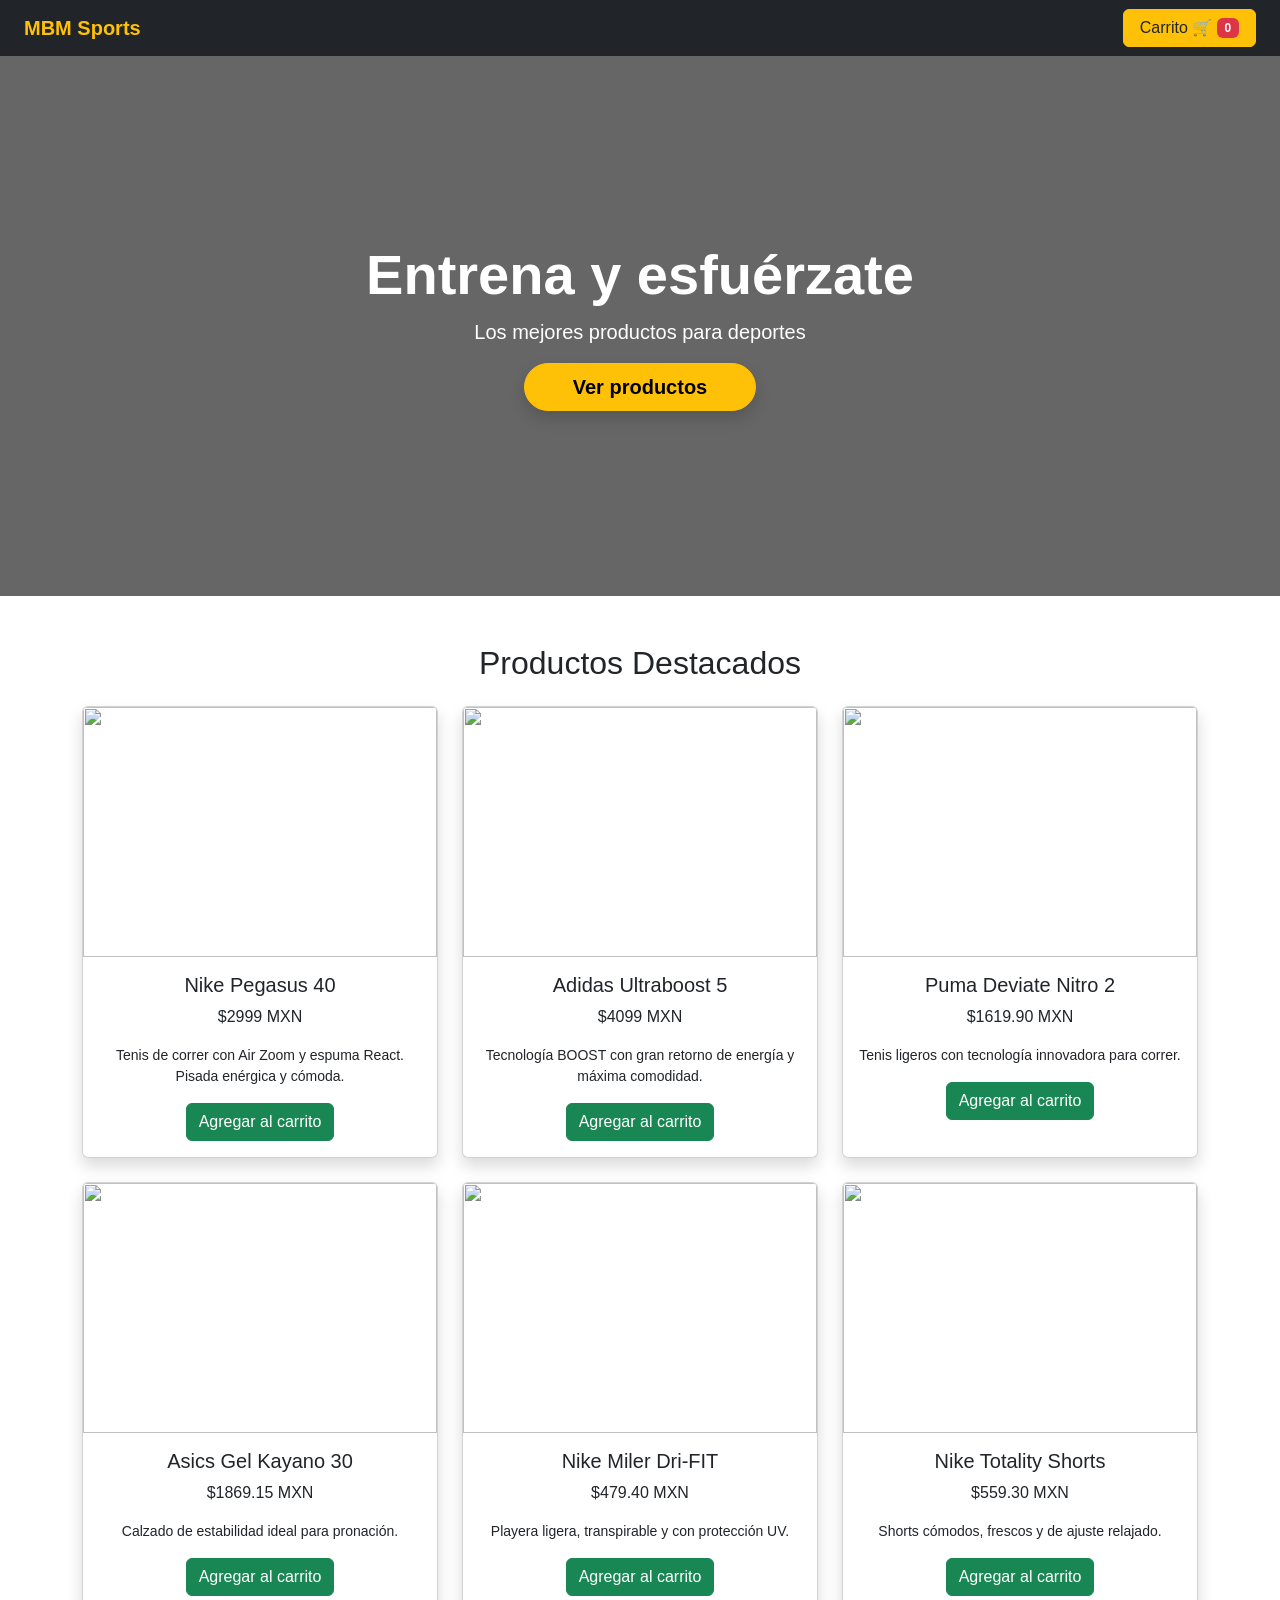
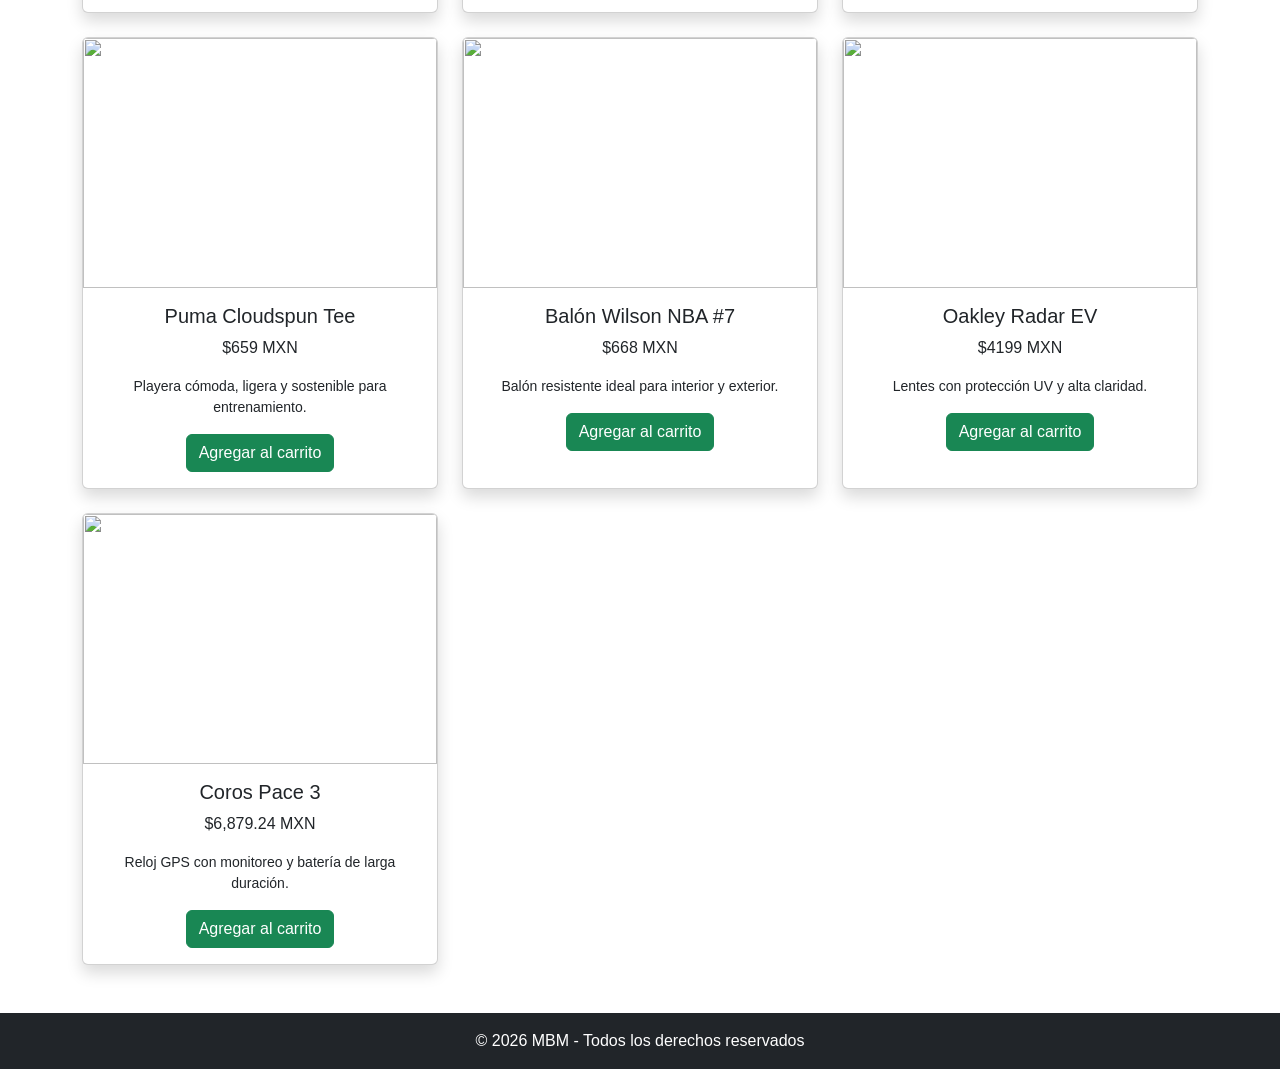
==== commit 2b31fa80: "Merge branch 'main' into bahena-dev" ====
--- a/index.html
+++ b/index.html
@@ -46,13 +46,13 @@
 
   <div class="row g-4">
 
-    <!-- Producto 1 -->
+
     <div class="col-md-4">
       <div class="card shadow h-100">
         <img src="/pic/NikePegasus40.jpg" class="card-img-top">
         <div class="card-body">
-          <h5 class="card-title">Nike Pegasus 40</h5>
-          <p class="card-text">$2,999 MXN</p>
+          <h5>Nike Pegasus 40</h5>
+          <p>$2999 MXN</p>
           <p class="small">Tenis de correr con Air Zoom y espuma React. Pisada enérgica y cómoda.</p>
           <button class="btn btn-success btn-agregar" 
         data-nombre="Nike Pegasus 40" 
@@ -63,59 +63,59 @@
       </div>
     </div>
 
-    <!-- Producto 2 -->
+    
     <div class="col-md-4">
       <div class="card shadow h-100">
         <img src="/pic/AdidasCorrerUltraboost.jpg" class="card-img-top">
         <div class="card-body">
-          <h5 class="card-title">Adidas Ultraboost 5</h5>
-          <p class="card-text">$4,099 MXN</p>
+          <h5>Adidas Ultraboost 5</h5>
+          <p>$4099 MXN</p>
           <p class="small">Tecnología BOOST con gran retorno de energía y máxima comodidad.</p>
           <button class="btn btn-success btn-agregar" data-nombre="Adidas Ultraboost 5" data-precio="4099">Agregar al carrito</button>
         </div>
       </div>
     </div>
 
-    <!-- Producto 3 -->
+    
     <div class="col-md-4">
       <div class="card shadow h-100">
         <img src="/pic/PumaDeviateNitro.jpg" class="card-img-top">
         <div class="card-body">
-          <h5 class="card-title">Puma Deviate Nitro 2</h5>
-          <p class="card-text">$1,619.90 MXN</p>
+          <h5>Puma Deviate Nitro 2</h5>
+          <p>$1619.90 MXN</p>
           <p class="small">Tenis ligeros con tecnología innovadora para correr.</p>
           <button class="btn btn-success btn-agregar" data-nombre="Puma Deviate Nitro 2" data-precio="1619.90">Agregar al carrito</button>
         </div>
       </div>
     </div>
 
-    <!-- Producto 4 -->
+  
     <div class="col-md-4">
       <div class="card shadow h-100">
         <img src="/pic/AsicsGel-Kayano30.jpg" class="card-img-top">
         <div class="card-body">
-          <h5 class="card-title">Asics Gel Kayano 30</h5>
-          <p class="card-text">$1,869.15 MXN</p>
+          <h5>Asics Gel Kayano 30</h5>
+          <p>$1869.15 MXN</p>
           <p class="small">Calzado de estabilidad ideal para pronación.</p>
           <button class="btn btn-success btn-agregar" data-nombre="Asics Gel Kayano 30" data-precio="1869.15">Agregar al carrito</button>
         </div>
       </div>
     </div>
 
-    <!-- Producto 5 -->
+
     <div class="col-md-4">
       <div class="card shadow h-100">
         <img src="/pic/NikeMilerPlayera.jpg" class="card-img-top">
         <div class="card-body">
-          <h5 class="card-title">Nike Miler Dri-FIT</h5>
-          <p class="card-text">$479.40 MXN</p>
+          <h5>Nike Miler Dri-FIT</h5>
+          <p>$479.40 MXN</p>
           <p class="small">Playera ligera, transpirable y con protección UV.</p>
           <button class="btn btn-success btn-agregar" data-nombre="Nike Miler Dri-FIT" data-precio="479.40">Agregar al carrito</button>
         </div>
       </div>
     </div>
 
-    <!-- Producto 6 -->
+    
     <div class="col-md-4">
       <div class="card shadow h-100">
         <img src="/pic/NikeTotalityShorts.jpg" class="card-img-top">
@@ -128,7 +128,7 @@
       </div>
     </div>
 
-    <!-- Producto 7 -->
+    
     <div class="col-md-4">
       <div class="card shadow h-100">
         <img src="/pic/PlayeraPumaCloudspun.jpg" class="card-img-top">
@@ -141,7 +141,7 @@
       </div>
     </div>
 
-    <!-- Producto 8 -->
+    
     <div class="col-md-4">
       <div class="card shadow h-100">
         <img src="/pic/BalónWilsonDrive.jpg" class="card-img-top">
@@ -154,20 +154,20 @@
       </div>
     </div>
 
-    <!-- Producto 9 -->
+    
     <div class="col-md-4">
       <div class="card shadow h-100">
         <img src="/pic/Lentes.jpg" class="card-img-top">
         <div class="card-body">
-          <h5 class="card-title">Oakley Radar EV</h5>
-          <p class="card-text">$4,199 MXN</p>
+          <h5>Oakley Radar EV</h5>
+          <p>$4199 MXN</p>
           <p class="small">Lentes con protección UV y alta claridad.</p>
           <button class="btn btn-success btn-agregar" data-nombre="Oakley Radar EV" data-precio="4199">Agregar al carrito</button>
         </div>
       </div>
     </div>
 
-    <!-- Producto 10 -->
+    
     <div class="col-md-4">
       <div class="card shadow h-100">
         <img src="/pic/CorosPace3.jpg" class="card-img-top">
@@ -183,7 +183,7 @@
   </div>
 </section>
 
-
+<!-- FOOTER -->
 <footer class="bg-dark text-white text-center py-3">
   <p class="mb-0">© 2026 MBM - Todos los derechos reservados</p>
 </footer>
@@ -214,4 +214,4 @@
 <script src="https://cdn.jsdelivr.net/npm/bootstrap@5.3.3/dist/js/bootstrap.bundle.min.js"></script>
 
 </body>
-</html>
+</html>
--- a/styles/styles.css
+++ b/styles/styles.css
@@ -2,7 +2,7 @@
   font-family: Arial, sans-serif;
 }
 
-/* HERO */
+
 .hero {
   min-height: 60vh;
   background: linear-gradient(rgba(0,0,0,0.6), rgba(0,0,0,0.6)),
@@ -11,12 +11,12 @@
   background-position: center;
 }
 
-/* LOGO */
+
 #logo {
   width: 120px;
 }
 
-/* TARJETAS */
+
 .card {
   transition: transform 0.3s ease, box-shadow 0.3s ease;
 }
@@ -26,13 +26,13 @@
   box-shadow: 0 10px 25px rgba(0,0,0,0.3);
 }
 
-/* IMÁGENES */
+
 .card img {
   height: 250px;
   object-fit: cover;
 }
 
-/* BOTONES */
+
 .btn-success {
   transition: transform 0.2s ease, background 0.3s;
 }
@@ -42,7 +42,7 @@
   background: #28a745cc;
 }
 
-/* ANIMACIÓN AL AGREGAR */
+
 @keyframes pop {
   0% { transform: scale(1); }
   50% { transform: scale(1.4); }
@@ -51,4 +51,4 @@
 
 .pop {
   animation: pop 0.3s ease;
-}
+}
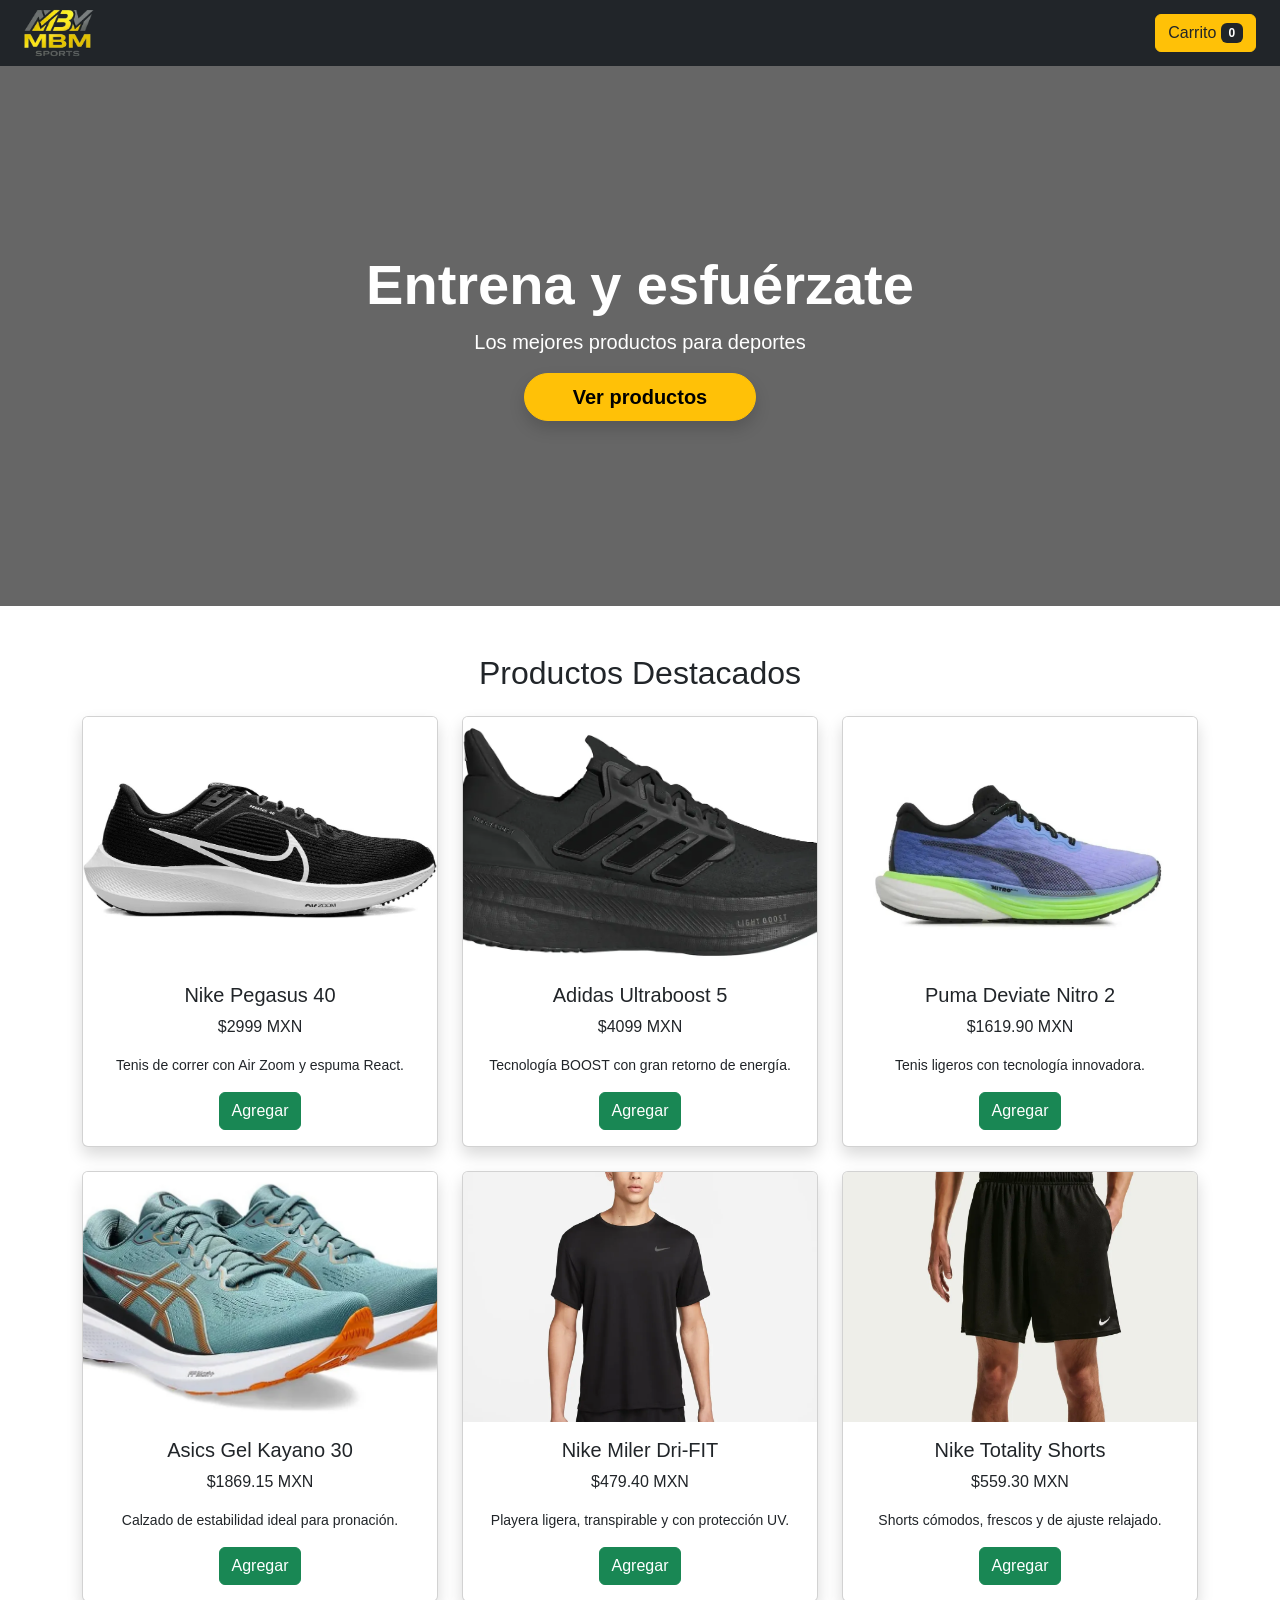
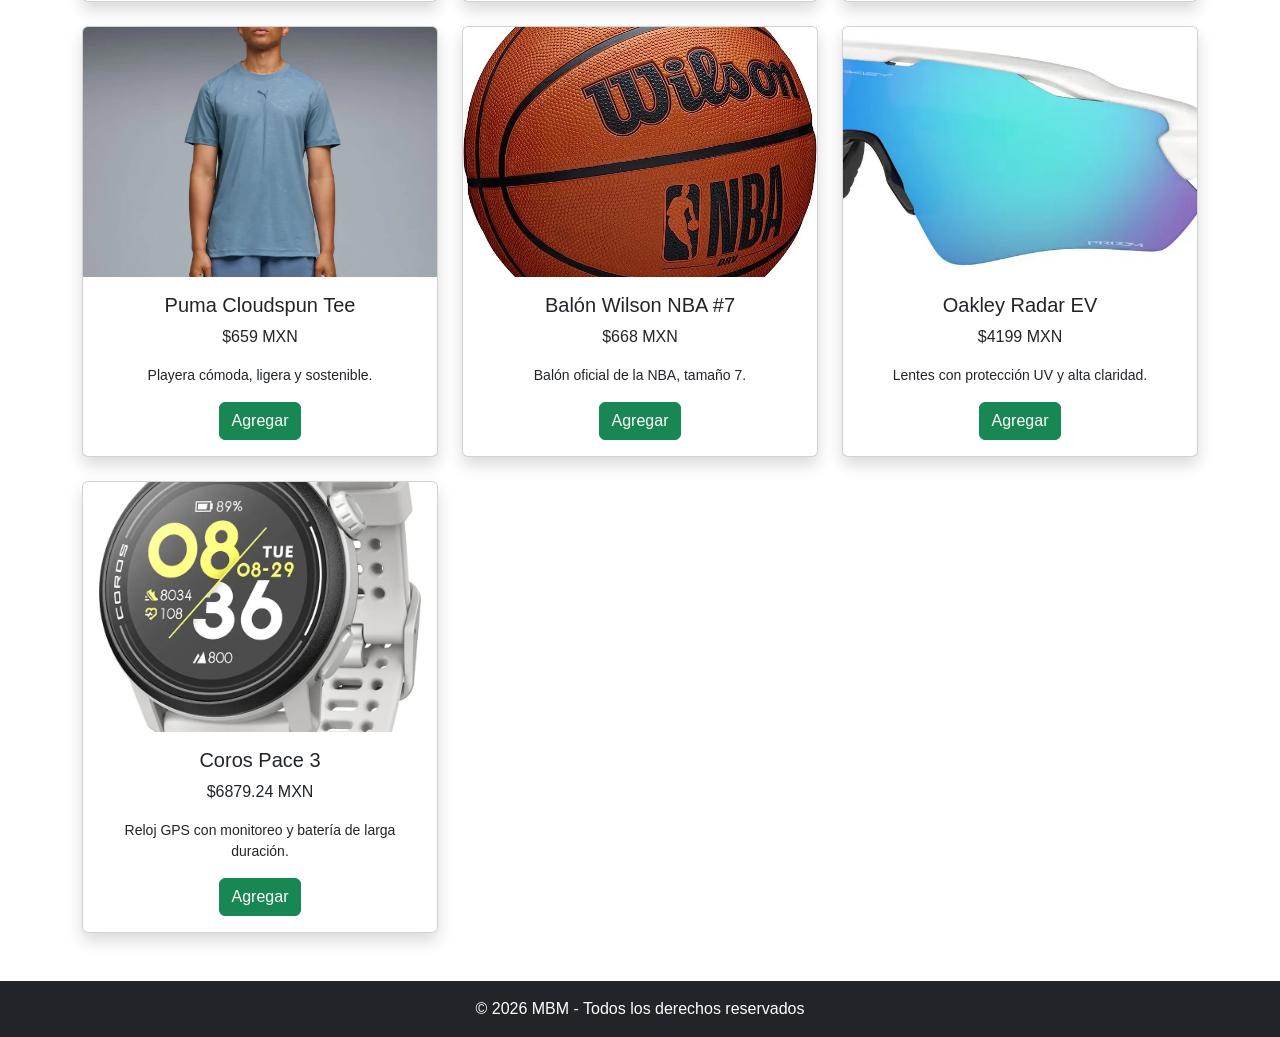
==== commit 8bb0eb1e: "Se agrego la pasalera de pagos" ====
--- a/index.html
+++ b/index.html
@@ -4,7 +4,6 @@
   <meta charset="UTF-8">
   <meta name="viewport" content="width=device-width, initial-scale=1.0">
   <title>MBM - Tienda deportiva</title>
-
   <link href="https://cdn.jsdelivr.net/npm/bootstrap@5.3.3/dist/css/bootstrap.min.css" rel="stylesheet">
   <link rel="stylesheet" href="styles/styles.css">
 </head>
@@ -12,183 +11,153 @@
 <body>
 <header class="header">
   <nav class="navbar navbar-expand-lg navbar-dark bg-dark px-4">
-  <a class="navbar-brand text-warning fw-bold" href="#">MBM Sports</a>
+    <img src="/assets/MBM Logo.png" id="logo">
 
-  <button class="navbar-toggler" data-bs-toggle="collapse" data-bs-target="#menu">
-    <span class="navbar-toggler-icon"></span>
-  </button>
-
-  <div class="collapse navbar-collapse justify-content-end" id="menu">
-    <ul class="navbar-nav">
-      <li class="nav-item">
-       <button class="btn btn-warning text-dark px-3" type="button" data-bs-toggle="offcanvas" data-bs-target="#carritoMenu">
-  Carrito 🛒 <span id="contador-badge" class="badge bg-danger">0</span>
-</button>
-      </li>
-    </ul>
-  </div>
-</nav>
+    <div class="ms-auto">
+      <button class="btn btn-warning text-dark" type="button" data-bs-toggle="offcanvas" data-bs-target="#carritoMenu">
+        Carrito <span id="contador-badge" class="badge bg-dark">0</span>
+      </button>
+    </div>
+  </nav>
 </header>
-
 
 <section class="hero d-flex align-items-center text-center text-white productos">
   <div class="container">
     <h1 class="display-4 fw-bold">Entrena y esfuérzate</h1>
     <p class="lead">Los mejores productos para deportes</p>
-    <button id="boton-ver-mas" class="btn btn-warning btn-lg px-5 fw-bold shadow rounded-pill">
-  Ver productos
-</button>
+    <button id="boton-ver-mas" class="btn btn-warning btn-lg px-5 fw-bold shadow rounded-pill">Ver productos</button>
   </div>
 </section>
 
 <section class="container py-5 text-center ver-productos">
   <h2 class="mb-4">Productos Destacados</h2>
-
   <div class="row g-4">
-
-
+    <!-- Producto 1 -->
     <div class="col-md-4">
       <div class="card shadow h-100">
-        <img src="/pic/NikePegasus40.jpg" class="card-img-top">
+        <img src="/assets/productos/NikePegasus40.jpg" class="card-img-top">
         <div class="card-body">
           <h5>Nike Pegasus 40</h5>
           <p>$2999 MXN</p>
-          <p class="small">Tenis de correr con Air Zoom y espuma React. Pisada enérgica y cómoda.</p>
-          <button class="btn btn-success btn-agregar" 
-        data-nombre="Nike Pegasus 40" 
-        data-precio="2999">
-  Agregar al carrito
-</button>
+          <p class="small">Tenis de correr con Air Zoom y espuma React.</p>
+          <button class="btn btn-success agregar-carrito btn-agregar" data-nombre="Nike Pegasus 40" data-precio="2999" data-imagen="/assets/productos/NikePegasus40.jpg">Agregar</button>
         </div>
       </div>
     </div>
-
-    
+    <!-- Producto 2 -->
     <div class="col-md-4">
       <div class="card shadow h-100">
-        <img src="/pic/AdidasCorrerUltraboost.jpg" class="card-img-top">
+        <img src="/assets/productos/AdidasCorrerUltraboost.jpg" class="card-img-top">
         <div class="card-body">
           <h5>Adidas Ultraboost 5</h5>
           <p>$4099 MXN</p>
-          <p class="small">Tecnología BOOST con gran retorno de energía y máxima comodidad.</p>
-          <button class="btn btn-success btn-agregar" data-nombre="Adidas Ultraboost 5" data-precio="4099">Agregar al carrito</button>
+          <p class="small">Tecnología BOOST con gran retorno de energía.</p>
+          <button class="btn btn-success agregar-carrito btn-agregar" data-nombre="Adidas Ultraboost 5" data-precio="4099" data-imagen="/assets/productos/AdidasCorrerUltraboost.jpg">Agregar</button>
         </div>
       </div>
     </div>
-
-    
+    <!-- Producto 3 -->
     <div class="col-md-4">
       <div class="card shadow h-100">
-        <img src="/pic/PumaDeviateNitro.jpg" class="card-img-top">
+        <img src="/assets/productos/PumaDeviateNitro.jpg" class="card-img-top">
         <div class="card-body">
           <h5>Puma Deviate Nitro 2</h5>
           <p>$1619.90 MXN</p>
-          <p class="small">Tenis ligeros con tecnología innovadora para correr.</p>
-          <button class="btn btn-success btn-agregar" data-nombre="Puma Deviate Nitro 2" data-precio="1619.90">Agregar al carrito</button>
+          <p class="small">Tenis ligeros con tecnología innovadora.</p>
+          <button class="btn btn-success agregar-carrito btn-agregar" data-nombre="Puma Deviate Nitro 2" data-precio="1619.90" data-imagen="/assets/productos/PumaDeviateNitro.jpg">Agregar</button>
         </div>
       </div>
     </div>
-
-  
+    <!-- Producto 4 -->
     <div class="col-md-4">
       <div class="card shadow h-100">
-        <img src="/pic/AsicsGel-Kayano30.jpg" class="card-img-top">
+        <img src="/assets/productos/AsicsGel-Kayano30.jpg" class="card-img-top">
         <div class="card-body">
           <h5>Asics Gel Kayano 30</h5>
           <p>$1869.15 MXN</p>
           <p class="small">Calzado de estabilidad ideal para pronación.</p>
-          <button class="btn btn-success btn-agregar" data-nombre="Asics Gel Kayano 30" data-precio="1869.15">Agregar al carrito</button>
+          <button class="btn btn-success agregar-carrito btn-agregar" data-nombre="Asics Gel Kayano 30" data-precio="1869.15" data-imagen="/assets/productos/AsicsGel-Kayano30.jpg">Agregar</button>
         </div>
       </div>
     </div>
-
-
+    <!-- Producto 5 -->
     <div class="col-md-4">
       <div class="card shadow h-100">
-        <img src="/pic/NikeMilerPlayera.jpg" class="card-img-top">
+        <img src="/assets/productos/NikeMilerPlayera.jpg" class="card-img-top">
         <div class="card-body">
           <h5>Nike Miler Dri-FIT</h5>
           <p>$479.40 MXN</p>
           <p class="small">Playera ligera, transpirable y con protección UV.</p>
-          <button class="btn btn-success btn-agregar" data-nombre="Nike Miler Dri-FIT" data-precio="479.40">Agregar al carrito</button>
+          <button class="btn btn-success agregar-carrito btn-agregar" data-nombre="Nike Miler Dri-FIT" data-precio="479.40" data-imagen="/assets/productos/NikeMilerPlayera.jpg">Agregar</button>
         </div>
       </div>
     </div>
-
-    
+    <!-- Producto 6 -->
     <div class="col-md-4">
       <div class="card shadow h-100">
-        <img src="/pic/NikeTotalityShorts.jpg" class="card-img-top">
+        <img src="/assets/productos/NikeTotalityShorts.jpg" class="card-img-top">
         <div class="card-body">
-          <h5 class="card-title">Nike Totality Shorts</h5>
-          <p class="card-text">$559.30 MXN</p>
+          <h5>Nike Totality Shorts</h5>
+          <p>$559.30 MXN</p>
           <p class="small">Shorts cómodos, frescos y de ajuste relajado.</p>
-          <button class="btn btn-success btn-agregar" data-nombre="Nike Totality Shorts" data-precio="559.30">Agregar al carrito</button>
+          <button class="btn btn-success agregar-carrito btn-agregar" data-nombre="Nike Totality Shorts" data-precio="559.30" data-imagen="/assets/productos/NikeTotalityShorts.jpg">Agregar</button>
         </div>
       </div>
     </div>
-
-    
+    <!-- Producto 7 -->
     <div class="col-md-4">
       <div class="card shadow h-100">
-        <img src="/pic/PlayeraPumaCloudspun.jpg" class="card-img-top">
+        <img src="/assets/productos/PlayeraPumaCloudspun.jpg" class="card-img-top">
         <div class="card-body">
-          <h5 class="card-title">Puma Cloudspun Tee</h5>
-          <p class="card-text">$659 MXN</p>
-          <p class="small">Playera cómoda, ligera y sostenible para entrenamiento.</p>
-          <button class="btn btn-success btn-agregar" data-nombre="Puma Cloudspun Tee" data-precio="659">Agregar al carrito</button>
+          <h5>Puma Cloudspun Tee</h5>
+          <p>$659 MXN</p>
+          <p class="small">Playera cómoda, ligera y sostenible.</p>
+          <button class="btn btn-success agregar-carrito btn-agregar" data-nombre="Puma Cloudspun Tee" data-precio="659" data-imagen="/assets/productos/PlayeraPumaCloudspun.jpg">Agregar</button>
         </div>
       </div>
     </div>
-
-    
+    <!-- Producto 8 -->
     <div class="col-md-4">
       <div class="card shadow h-100">
-        <img src="/pic/BalónWilsonDrive.jpg" class="card-img-top">
+        <img src="/assets/productos/BalónWilsonDrive.jpg" class="card-img-top">
         <div class="card-body">
-          <h5 class="card-title">Balón Wilson NBA #7</h5>
-          <p class="card-text">$668 MXN</p>
-          <p class="small">Balón resistente ideal para interior y exterior.</p>
-          <button class="btn btn-success btn-agregar" data-nombre="Balón Wilson NBA #7" data-precio="668">Agregar al carrito</button>
+          <h5>Balón Wilson NBA #7</h5>
+          <p>$668 MXN</p>
+          <p class="small">Balón oficial de la NBA, tamaño 7.</p>
+          <button class="btn btn-success agregar-carrito btn-agregar" data-nombre="Balón Wilson NBA #7" data-precio="668" data-imagen="/assets/productos/BalónWilsonDrive.jpg">Agregar</button>
         </div>
       </div>
     </div>
-
-    
+    <!-- Producto 9 -->
     <div class="col-md-4">
       <div class="card shadow h-100">
-        <img src="/pic/Lentes.jpg" class="card-img-top">
+        <img src="/assets/productos/Lentes.jpg" class="card-img-top">
         <div class="card-body">
           <h5>Oakley Radar EV</h5>
           <p>$4199 MXN</p>
           <p class="small">Lentes con protección UV y alta claridad.</p>
-          <button class="btn btn-success btn-agregar" data-nombre="Oakley Radar EV" data-precio="4199">Agregar al carrito</button>
+          <button class="btn btn-success agregar-carrito btn-agregar" data-nombre="Oakley Radar EV" data-precio="4199" data-imagen="/assets/productos/Lentes.jpg">Agregar</button>
         </div>
       </div>
     </div>
-
-    
+    <!-- Producto 10 -->
     <div class="col-md-4">
       <div class="card shadow h-100">
-        <img src="/pic/CorosPace3.jpg" class="card-img-top">
+        <img src="/assets/productos/CorosPace3.jpg" class="card-img-top">
         <div class="card-body">
-          <h5 class="card-title">Coros Pace 3</h5>
-          <p class="card-text">$6,879.24 MXN</p>
+          <h5>Coros Pace 3</h5>
+          <p>$6879.24 MXN</p>
           <p class="small">Reloj GPS con monitoreo y batería de larga duración.</p>
-          <button class="btn btn-success btn-agregar" data-nombre="Coros Pace 3" data-precio="6879.24">Agregar al carrito</button>
+          <button class="btn btn-success agregar-carrito btn-agregar" data-nombre="Coros Pace 3" data-precio="6879.24" data-imagen="/assets/productos/CorosPace3.jpg">Agregar</button>
         </div>
       </div>
     </div>
-
   </div>
 </section>
 
-<!-- FOOTER -->
 <footer class="bg-dark text-white text-center py-3">
   <p class="mb-0">© 2026 MBM - Todos los derechos reservados</p>
 </footer>
-
-<!--Carrito - Menú Lateral-->
 
 <div class="offcanvas offcanvas-end" tabindex="-1" id="carritoMenu" aria-labelledby="carritoLabel">
   <div class="offcanvas-header bg-dark text-white">
@@ -199,19 +168,15 @@
     <ul id="lista-carrito" class="list-group mb-3">
       <li class="list-group-item text-center text-muted">El carrito está vacío</li>
     </ul>
-    
     <div class="d-flex justify-content-between fw-bold fs-5 border-top pt-3">
       <span>Total:</span>
       <span id="carrito-total">$0.00</span>
     </div>
-    
-    <button class="btn btn-warning w-100 mt-4 fw-bold shadow-sm">Finalizar Compra</button>
+    <a href="/pages/carrito.html" class="btn btn-warning w-100 mt-4 fw-bold shadow-sm text-dark" style="text-decoration: none; display: block; text-align: center;">Finalizar Compra</a>
   </div>
 </div>
 
-<script src="./js/script.js"></script>
-
 <script src="https://cdn.jsdelivr.net/npm/bootstrap@5.3.3/dist/js/bootstrap.bundle.min.js"></script>
-
+<script src="/scripts/script.js"></script>
 </body>
 </html>
--- a/styles/styles.css
+++ b/styles/styles.css
@@ -1,7 +1,10 @@
+/* ============================================= */
+/* ESTILOS GLOBALES DE LA TIENDA MBM             */
+/* ============================================= */
+
 body {
   font-family: Arial, sans-serif;
 }
-
 
 .hero {
   min-height: 60vh;
@@ -11,11 +14,12 @@
   background-position: center;
 }
 
-
 #logo {
-  width: 120px;
+  width: 70px;
+  max-width: 70px;
+  height: 50px;
+  max-height: 50px;
 }
-
 
 .card {
   transition: transform 0.3s ease, box-shadow 0.3s ease;
@@ -26,12 +30,10 @@
   box-shadow: 0 10px 25px rgba(0,0,0,0.3);
 }
 
-
 .card img {
   height: 250px;
   object-fit: cover;
 }
-
 
 .btn-success {
   transition: transform 0.2s ease, background 0.3s;
@@ -42,7 +44,6 @@
   background: #28a745cc;
 }
 
-
 @keyframes pop {
   0% { transform: scale(1); }
   50% { transform: scale(1.4); }
@@ -51,4 +52,35 @@
 
 .pop {
   animation: pop 0.3s ease;
+}
+
+/* ============================================= */
+/* CLASES PARA IMÁGENES DEL CARRITO (separadas)  */
+/* Desarrollado por luisdavid_dev               */
+/* ============================================= */
+
+/* Imágenes dentro del offcanvas (menú plegable) */
+.img-offcanvas {
+  width: 50px;
+  height: 50px;
+  object-fit: cover;
+  border-radius: 8px;
+  margin-right: 12px;
+}
+
+/* Imágenes dentro de la página de checkout (carrito.html) */
+.img-checkout {
+  width: 70px;
+  height: 70px;
+  object-fit: cover;
+  border-radius: 8px;
+  margin-right: 12px;
+}
+
+/* Efecto hover en los ítems del carrito (ambos) */
+.list-group-item {
+  transition: background 0.2s ease;
+}
+.list-group-item:hover {
+  background-color: #f8f9fa;
 }
